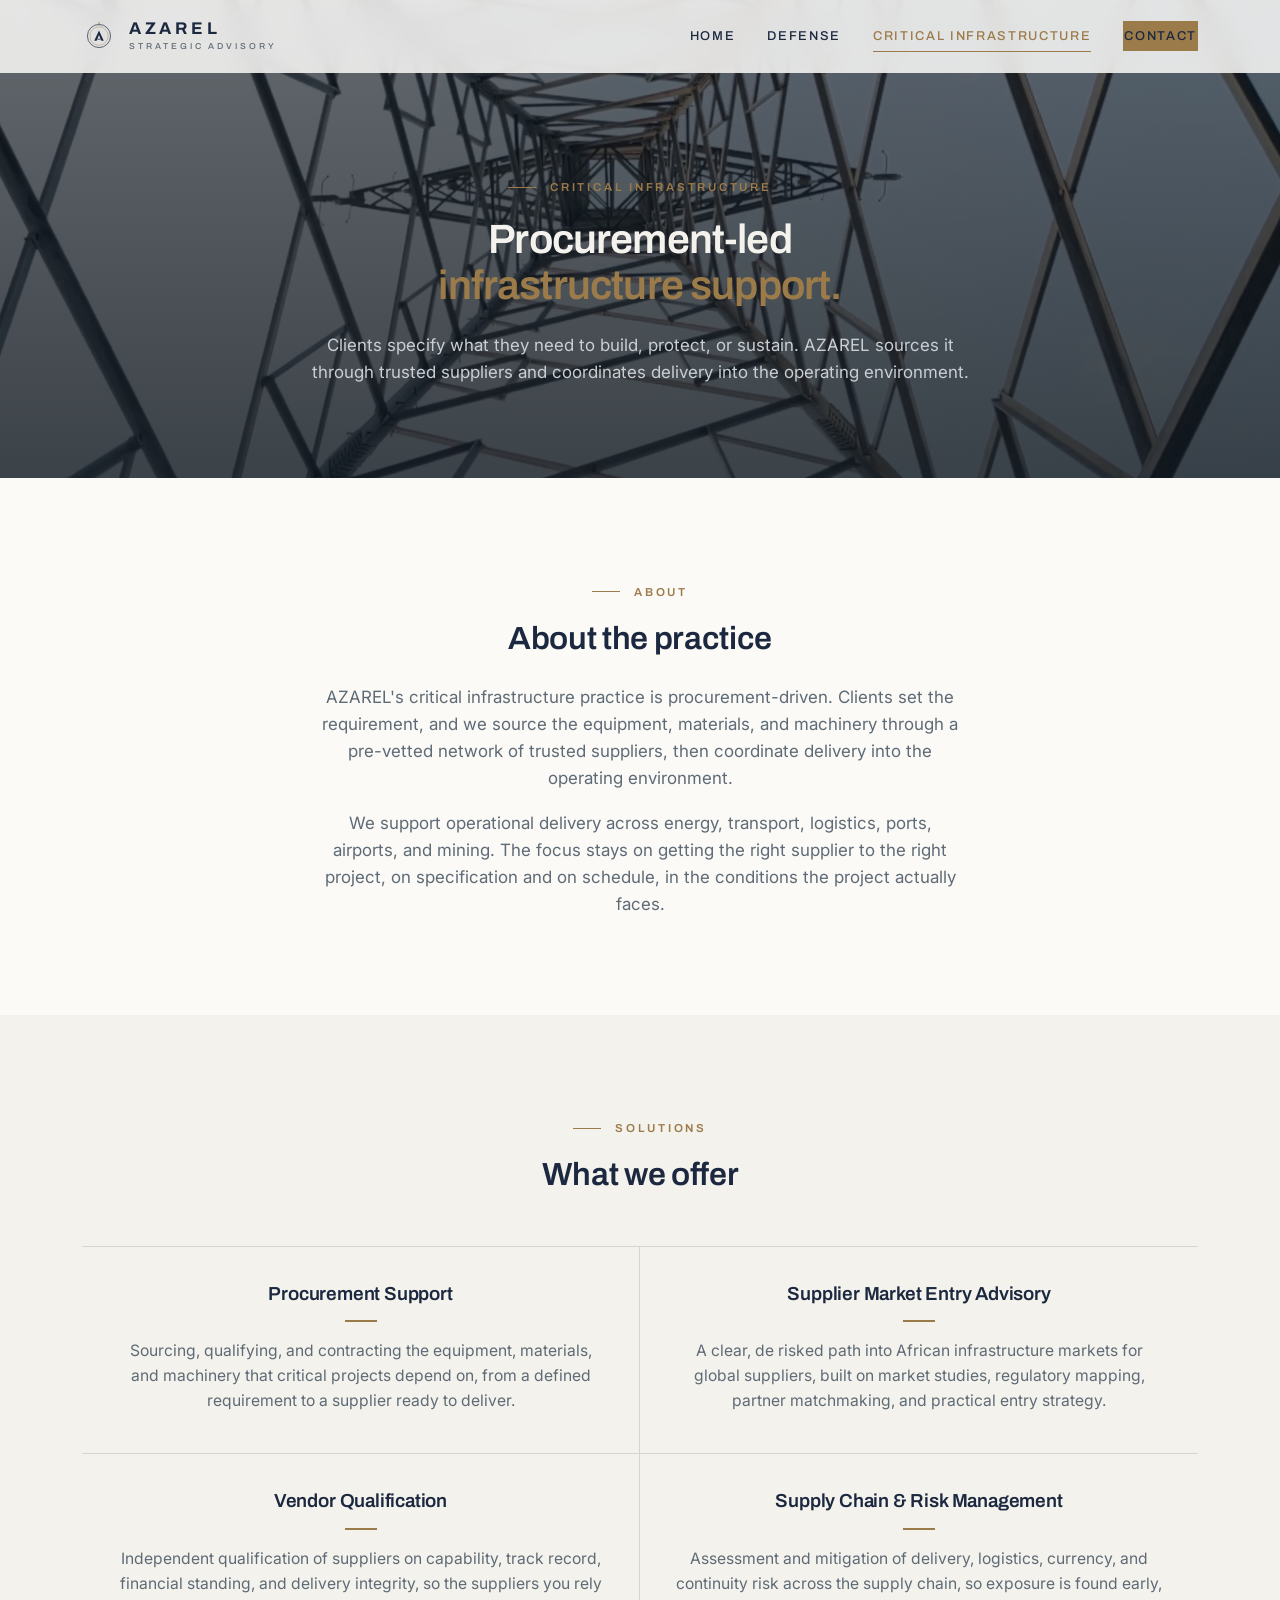
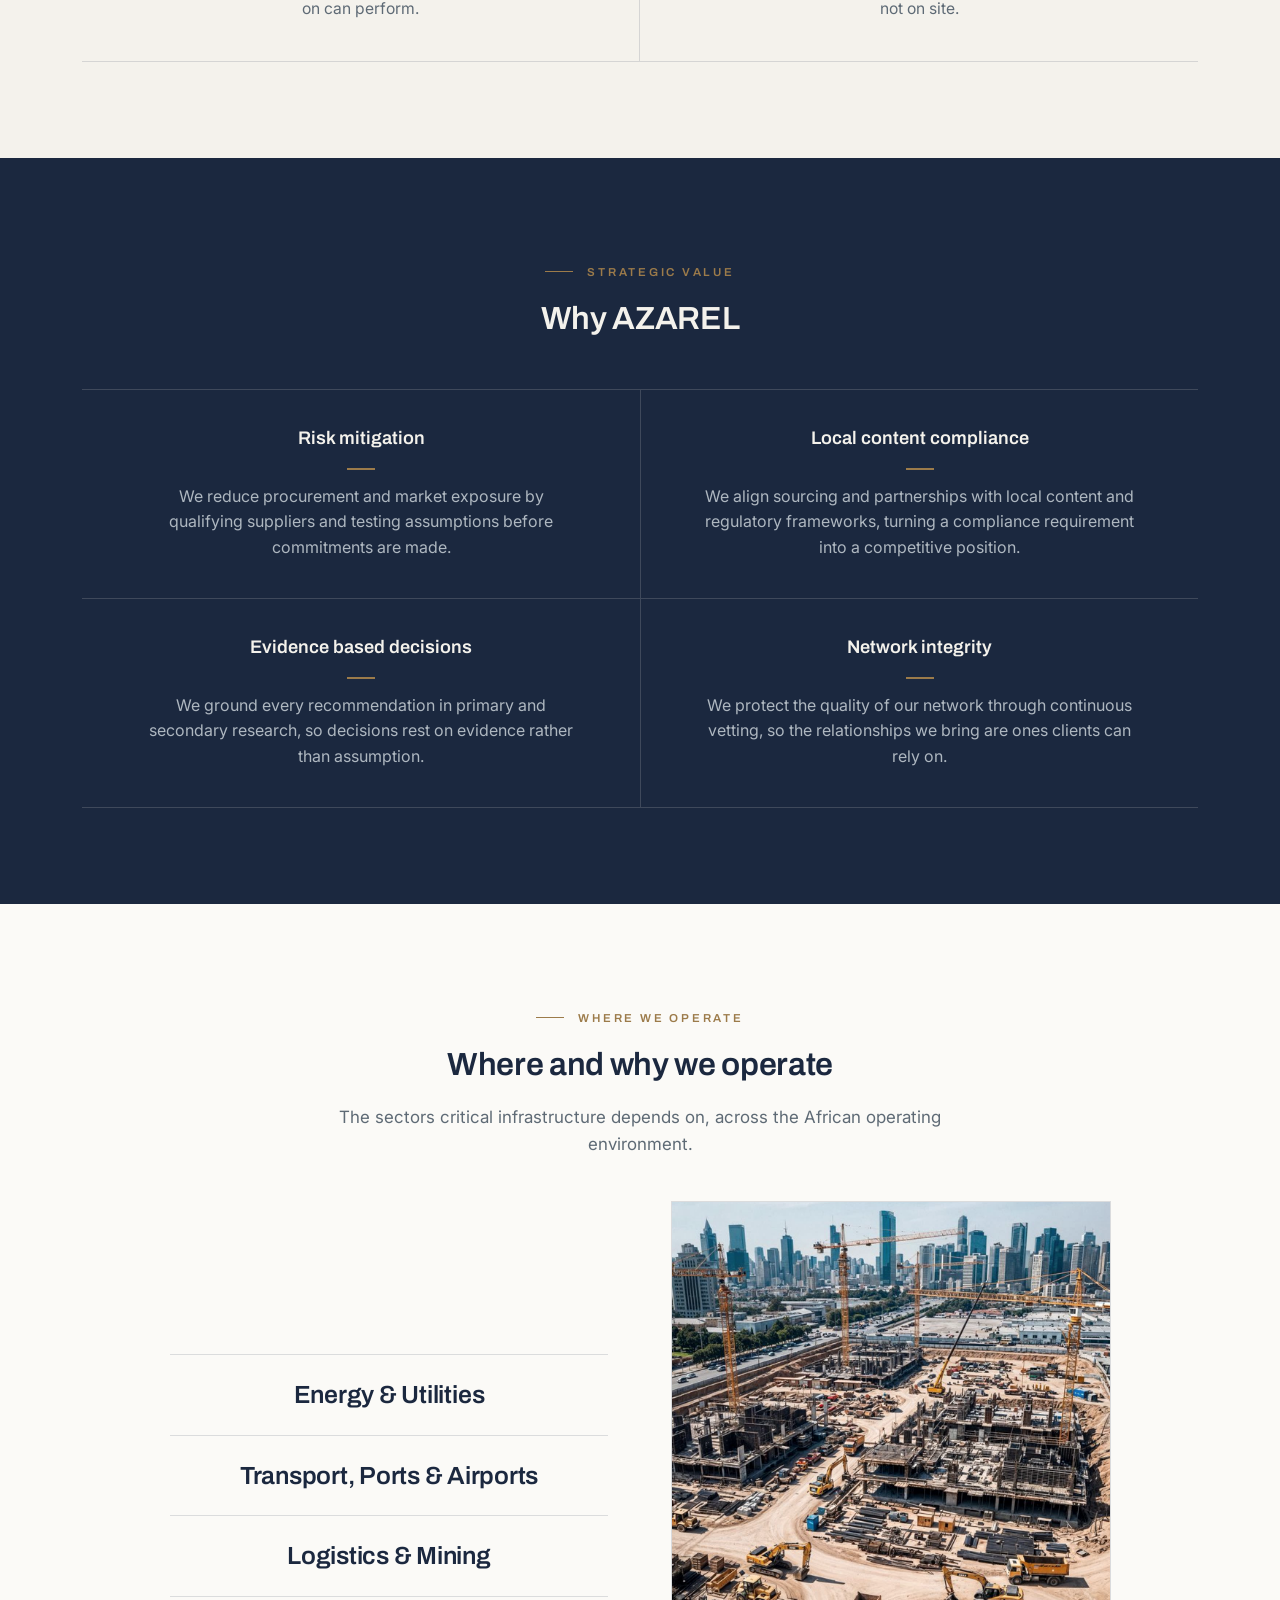
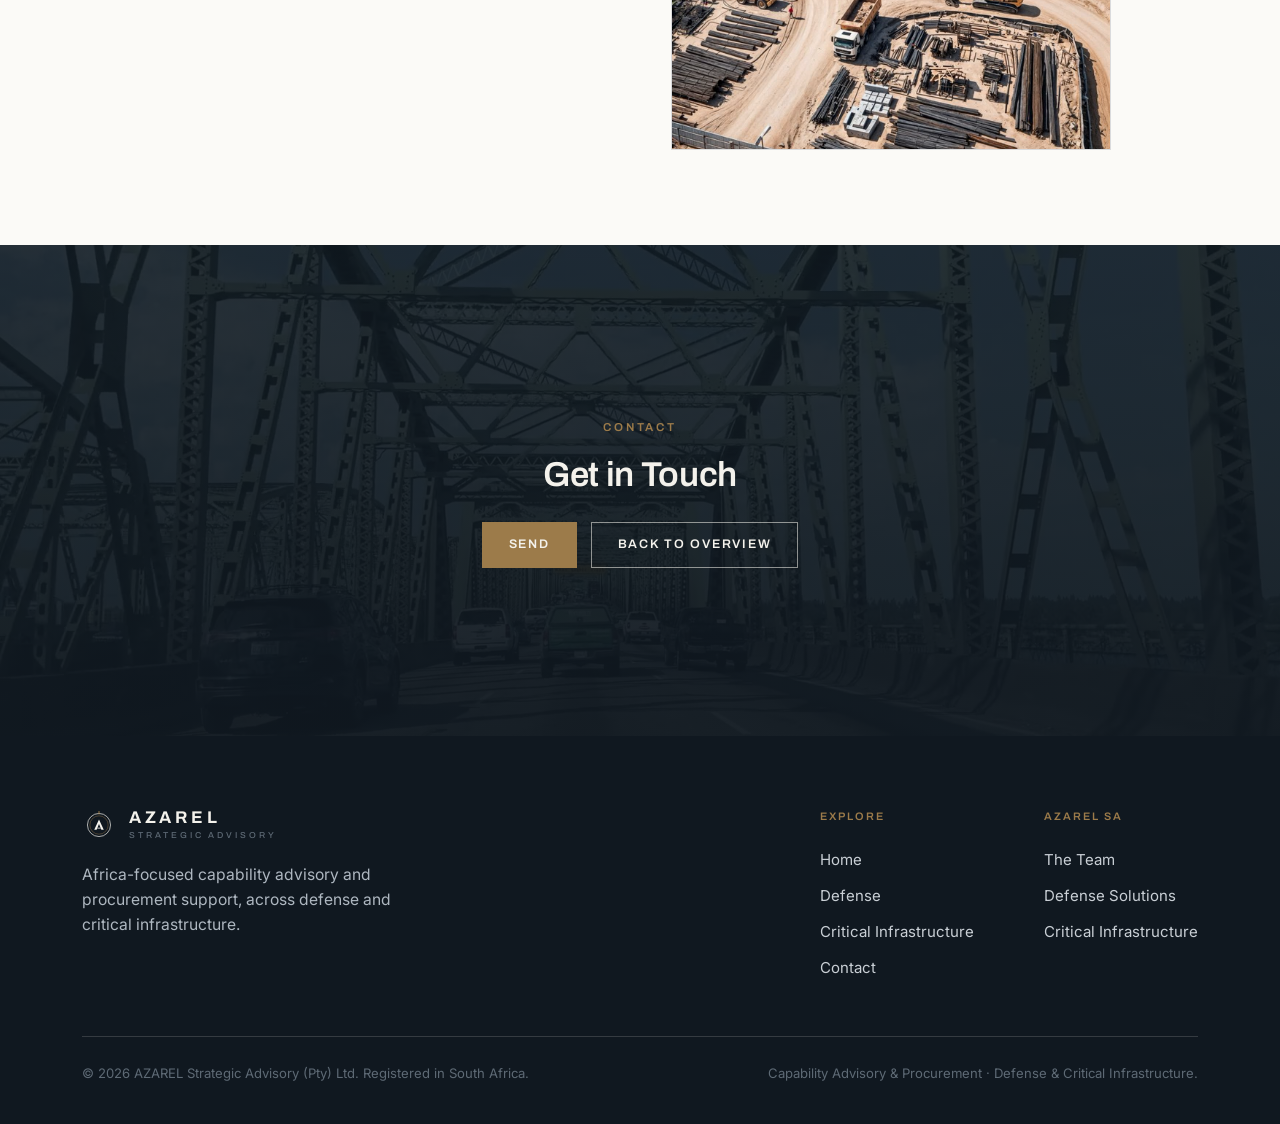
==== critical-infrastructure.html @ 2e62eb49 "first commit" ====
<!DOCTYPE html>
<html lang="en">
<head>
<meta charset="UTF-8">
<meta name="viewport" content="width=device-width, initial-scale=1.0">
<title>Critical Infrastructure | AZAREL Strategic Advisory</title>
<meta name="description" content="AZAREL's critical infrastructure practice: procurement-driven support across energy, transport, logistics, ports, airports, and mining. Clients specify what they need; AZAREL sources it through trusted suppliers.">
<link rel="icon" href="data:image/svg+xml,%3Csvg xmlns='http://www.w3.org/2000/svg' viewBox='0 0 100 100'%3E%3Crect width='100' height='100' fill='%23101820'/%3E%3Ccircle cx='50' cy='50' r='34' fill='none' stroke='%23F4F2EC' stroke-width='3'/%3E%3Cpath d='M50 34 L64 64 L57 64 L50 47 L43 64 L36 64 Z' fill='%239C7B4A'/%3E%3C/svg%3E">
<meta property="og:type" content="website">
<meta property="og:title" content="Critical Infrastructure | AZAREL Strategic Advisory">
<meta property="og:description" content="Procurement-driven support for critical infrastructure across Africa.">
<meta property="og:image" content="assets/images/a5.jpg">
<link rel="preconnect" href="https://fonts.googleapis.com">
<link rel="preconnect" href="https://fonts.gstatic.com" crossorigin>
<link href="https://fonts.googleapis.com/css2?family=Archivo:wght@400;500;600;700&family=Inter:wght@400;500;600&display=swap" rel="stylesheet">
<link rel="stylesheet" href="assets/css/site.css">
</head>
<body>

<header class="nav" id="nav">
  <div class="nav-inner">
    <a href="index.html" class="brand" aria-label="AZAREL Strategic Advisory home">
      <svg class="mark" viewBox="0 0 100 100" fill="none" xmlns="http://www.w3.org/2000/svg" aria-hidden="true">
        <circle cx="50" cy="50" r="34" stroke="#1B283F" stroke-width="2"/><circle cx="50" cy="50" r="27" stroke="#9C7B4A" stroke-width="1.2"/>
        <rect x="48.6" y="9" width="2.8" height="10" fill="#9C7B4A"/><path d="M50 34 L64 64 L57 64 L50 47 L43 64 L36 64 Z" fill="#1B283F"/><rect x="45" y="58" width="10" height="2.4" fill="#1B283F"/>
      </svg>
      <span class="lockup"><span class="name">AZAREL</span><span class="sub">STRATEGIC ADVISORY</span></span>
    </a>
    <button class="nav-toggle" id="navToggle" aria-label="Toggle menu" aria-expanded="false"><span></span><span></span><span></span></button>
    <nav class="nav-links" id="navLinks">
      <a href="index.html">Home</a>
      <a href="defense.html">Defense</a>
      <a href="critical-infrastructure.html">Critical Infrastructure</a>
      <a href="index.html#contact" class="btn">Contact</a>
    </nav>
  </div>
</header>

<main id="top">

<!-- PAGE HERO -->
<section class="page-hero">
  <!-- MEDIA: transmission-tower background video (assets/video/ci-tower.mp4, muted loop). -->
  <video class="bg" data-video autoplay muted loop playsinline preload="auto" poster="assets/images/ci-tower-poster.jpg">
    <source src="assets/video/ci-tower.mp4" type="video/mp4">
  </video>
  <div class="photo" style="background-image:url('assets/images/ci-tower-poster.jpg')"></div>
  <div class="page-hero-inner">
    <span class="eyebrow">Critical Infrastructure</span>
    <h1>Procurement-led <span class="brass">infrastructure support.</span></h1>
    <p>Clients specify what they need to build, protect, or sustain. AZAREL sources it through trusted suppliers and coordinates delivery into the operating environment.</p>
  </div>
</section>

<!-- ABOUT -->
<section class="about-overview" id="about">
  <div class="wrap">
    <div class="sec-head">
      <span class="eyebrow">About</span>
      <h2>About the practice</h2>
    </div>
    <div class="prose">
      <p>AZAREL's critical infrastructure practice is procurement-driven. Clients set the requirement, and we source the equipment, materials, and machinery through a pre-vetted network of trusted suppliers, then coordinate delivery into the operating environment.</p>
      <p>We support operational delivery across energy, transport, logistics, ports, airports, and mining. The focus stays on getting the right supplier to the right project, on specification and on schedule, in the conditions the project actually faces.</p>
    </div>
  </div>
</section>

<!-- SOLUTIONS -->
<section class="offer" id="solutions">
  <div class="wrap">
    <div class="sec-head">
      <span class="eyebrow">Solutions</span>
      <h2>What we offer</h2>
    </div>
    <div class="offer-grid">
      <div class="offer-item">
        <h3>Procurement Support</h3><div class="rule"></div>
        <p>Sourcing, qualifying, and contracting the equipment, materials, and machinery that critical projects depend on, from a defined requirement to a supplier ready to deliver.</p>
      </div>
      <div class="offer-item">
        <h3>Supplier Market Entry Advisory</h3><div class="rule"></div>
        <p>A clear, de risked path into African infrastructure markets for global suppliers, built on market studies, regulatory mapping, partner matchmaking, and practical entry strategy.</p>
      </div>
      <div class="offer-item">
        <h3>Vendor Qualification</h3><div class="rule"></div>
        <p>Independent qualification of suppliers on capability, track record, financial standing, and delivery integrity, so the suppliers you rely on can perform.</p>
      </div>
      <div class="offer-item">
        <h3>Supply Chain &amp; Risk Management</h3><div class="rule"></div>
        <p>Assessment and mitigation of delivery, logistics, currency, and continuity risk across the supply chain, so exposure is found early, not on site.</p>
      </div>
    </div>
  </div>
</section>

<!-- WHY AZAREL -->
<section class="why" id="why">
  <div class="wrap">
    <div class="sec-head on-dark">
      <span class="eyebrow">Strategic Value</span>
      <h2>Why AZAREL</h2>
    </div>
    <div class="values">
      <div class="v-item"><div class="vk">Risk mitigation</div><div class="rule"></div><p>We reduce procurement and market exposure by qualifying suppliers and testing assumptions before commitments are made.</p></div>
      <div class="v-item"><div class="vk">Local content compliance</div><div class="rule"></div><p>We align sourcing and partnerships with local content and regulatory frameworks, turning a compliance requirement into a competitive position.</p></div>
      <div class="v-item"><div class="vk">Evidence based decisions</div><div class="rule"></div><p>We ground every recommendation in primary and secondary research, so decisions rest on evidence rather than assumption.</p></div>
      <div class="v-item"><div class="vk">Network integrity</div><div class="rule"></div><p>We protect the quality of our network through continuous vetting, so the relationships we bring are ones clients can rely on.</p></div>
    </div>
  </div>
</section>

<!-- WHERE / WHY WE OPERATE -->
<section class="operate" id="operate">
  <div class="wrap">
    <div class="sec-head">
      <span class="eyebrow">Where We Operate</span>
      <h2>Where and why we operate</h2>
      <p>The sectors critical infrastructure depends on, across the African operating environment.</p>
    </div>
    <div class="operate-grid">
      <ul class="operate-list">
        <li>Energy &amp; Utilities</li>
        <li>Transport, Ports &amp; Airports</li>
        <li>Logistics &amp; Mining</li>
      </ul>
      <!-- MEDIA: operating-environment photo (assets/images/a5.jpg, portrait ~4:5). -->
      <div class="operate-figure">
        <img src="assets/images/a5.jpg" loading="lazy" alt="An active infrastructure construction site" width="1200" height="1690">
      </div>
    </div>
  </div>
</section>

<!-- CTA -->
<section class="getintouch">
  <!-- MEDIA: ambient background video (assets/video/ci-bottom.mp4, muted loop). -->
  <video class="bg" data-video autoplay muted loop playsinline preload="none" poster="assets/images/ci-bottom-poster.jpg">
    <source src="assets/video/ci-bottom.mp4" type="video/mp4">
  </video>
  <div class="getintouch-inner">
    <span class="eyebrow center">Contact</span>
    <h2>Get in Touch</h2>
    <div class="actions"><a href="index.html#contact" class="btn on-dark">Send</a><a href="index.html" class="btn ghost">Back to Overview</a></div>
  </div>
</section>

</main>

<footer>
  <div class="wrap">
    <div class="foot-top">
      <div class="foot-brand">
        <a href="index.html" class="brand">
          <svg class="mark" viewBox="0 0 100 100" fill="none" xmlns="http://www.w3.org/2000/svg" aria-hidden="true">
            <circle cx="50" cy="50" r="34" stroke="#F4F2EC" stroke-width="2"/><circle cx="50" cy="50" r="27" stroke="#9C7B4A" stroke-width="1.2"/>
            <rect x="48.6" y="9" width="2.8" height="10" fill="#9C7B4A"/><path d="M50 34 L64 64 L57 64 L50 47 L43 64 L36 64 Z" fill="#F4F2EC"/><rect x="45" y="58" width="10" height="2.4" fill="#F4F2EC"/>
          </svg>
          <span class="lockup"><span class="name">AZAREL</span><span class="sub">STRATEGIC ADVISORY</span></span>
        </a>
        <p>Africa-focused capability advisory and procurement support, across defense and critical infrastructure.</p>
      </div>
      <div class="foot-nav">
        <div class="foot-col"><h4>Explore</h4><a href="index.html">Home</a><a href="defense.html">Defense</a><a href="critical-infrastructure.html">Critical Infrastructure</a><a href="index.html#contact">Contact</a></div>
        <div class="foot-col"><h4>AZAREL SA</h4><a href="index.html#team">The Team</a><a href="defense.html">Defense Solutions</a><a href="critical-infrastructure.html">Critical Infrastructure</a></div>
      </div>
    </div>
    <div class="foot-bot">
      <p>© <span data-year></span> AZAREL Strategic Advisory (Pty) Ltd. Registered in South Africa.</p>
      <p>Capability Advisory &amp; Procurement · Defense &amp; Critical Infrastructure.</p>
    </div>
  </div>
</footer>

<script src="assets/js/site.js"></script>
</body>
</html>
---- assets/css/site.css ----
/* =============================================================================
   AZAREL SA — shared stylesheet (main + defense + critical-infrastructure)
   Brand: Navy #1B283F · Ink #101820 · Brass #9C7B4A · Steel #5E6A75 · Bone #F4F2EC
   ============================================================================ */
:root{
  --navy:#1B283F; --ink:#101820; --brass:#9C7B4A; --steel:#5E6A75;
  --bone:#F4F2EC; --white:#FBFAF7;
  --line:rgba(27,40,63,.14); --line-dark:rgba(244,242,236,.16);
  --display:'Archivo',system-ui,sans-serif; --body:'Inter',system-ui,sans-serif;
  --maxw:1180px; --ease:cubic-bezier(.22,.61,.36,1);
}
*{margin:0;padding:0;box-sizing:border-box}
html{scroll-behavior:smooth}
body{font-family:var(--body);color:var(--navy);background:var(--white);line-height:1.6;-webkit-font-smoothing:antialiased;text-rendering:optimizeLegibility}
::selection{background:var(--brass);color:var(--bone)}
img{display:block;max-width:100%;height:auto}
a{color:inherit}
section[id]{scroll-margin-top:84px}
.wrap{max-width:var(--maxw);margin:0 auto;padding:0 32px}
.eyebrow{font-family:var(--display);font-weight:600;font-size:.72rem;letter-spacing:.24em;text-transform:uppercase;color:var(--brass);display:inline-flex;align-items:center;gap:14px}
.eyebrow::before{content:"";width:28px;height:1px;background:var(--brass);display:inline-block}
.eyebrow.center::before{display:none}
h1,h2,h3{font-family:var(--display);font-weight:600;line-height:1.14;letter-spacing:-.01em;text-wrap:balance}
.btn{font-family:var(--display);font-weight:600;font-size:.78rem;letter-spacing:.14em;text-transform:uppercase;color:var(--bone);background:var(--brass);padding:12px 26px;text-decoration:none;border:1px solid var(--brass);transition:background .25s var(--ease),color .25s var(--ease);display:inline-block;cursor:pointer}
.btn:hover{background:transparent;color:var(--brass)}
.btn.ghost{background:transparent;color:var(--navy);border-color:var(--line)}
.btn.ghost:hover{border-color:var(--brass);color:var(--brass)}
.btn.on-dark{color:var(--bone)}
.btn.on-dark:hover{color:var(--brass)}
:focus-visible{outline:2px solid var(--brass);outline-offset:3px}

/* NAV */
header.nav{position:fixed;top:0;left:0;right:0;z-index:100;background:rgba(251,250,247,.86);backdrop-filter:saturate(160%) blur(12px);border-bottom:1px solid transparent;transition:border-color .4s var(--ease)}
header.nav.scrolled{border-bottom-color:var(--line)}
.nav-inner{max-width:var(--maxw);margin:0 auto;padding:0 32px;height:72px;display:flex;align-items:center;justify-content:space-between}
.brand{display:flex;align-items:center;gap:13px;text-decoration:none;color:var(--navy)}
.brand .mark{width:34px;height:34px;flex:none}
.brand .lockup{display:flex;flex-direction:column;line-height:1}
.brand .name{font-family:var(--display);font-weight:700;font-size:1.06rem;letter-spacing:.22em}
.brand .sub{font-family:var(--display);font-weight:500;font-size:.54rem;letter-spacing:.34em;color:var(--steel);margin-top:4px}
.nav-links{display:flex;align-items:center;gap:32px}
.nav-links a{font-family:var(--display);font-weight:500;font-size:.8rem;letter-spacing:.13em;text-transform:uppercase;color:var(--navy);text-decoration:none;position:relative;padding:4px 0;transition:color .25s var(--ease)}
.nav-links a:not(.btn)::after{content:"";position:absolute;left:0;bottom:-2px;width:0;height:1px;background:var(--brass);transition:width .3s var(--ease)}
.nav-links a:not(.btn):hover{color:var(--brass)}
.nav-links a:not(.btn):hover::after{width:100%}
.nav-links a[aria-current="page"]:not(.btn){color:var(--brass)}
.nav-links a[aria-current="page"]:not(.btn)::after{width:100%}
.nav-toggle{display:none;background:none;border:none;cursor:pointer;padding:8px;flex-direction:column;gap:5px}
.nav-toggle span{width:24px;height:2px;background:var(--navy);transition:.3s var(--ease)}

/* HERO (main page) */
.hero{position:relative;background:var(--ink);color:var(--bone);padding:180px 0 118px;overflow:hidden}
.hero .photo{position:absolute;inset:0;background-position:center;background-size:cover;opacity:.2;filter:grayscale(.3) contrast(1.05);pointer-events:none}
.hero-video{position:absolute;inset:0;width:100%;height:100%;object-fit:cover;opacity:.58;filter:grayscale(.12) contrast(1.05);pointer-events:none;z-index:0}
.hero::after{content:"";position:absolute;inset:0;background:linear-gradient(180deg,rgba(16,24,32,.42),rgba(16,24,32,.68));pointer-events:none;z-index:1}
.hero .glow{position:absolute;width:680px;height:680px;left:50%;top:-220px;transform:translateX(-50%);background:radial-gradient(circle,rgba(156,123,74,.16),transparent 68%);pointer-events:none;z-index:1}
.hero-inner{position:relative;z-index:2;max-width:var(--maxw);margin:0 auto;padding:0 32px;text-align:center}
.hero .eyebrow{color:var(--brass)}
.hero h1{font-size:clamp(1.5rem,3vw,2.5rem);font-weight:600;letter-spacing:-.02em;margin:24px auto 0;max-width:none;white-space:nowrap}
.hero h1 .brass{color:var(--brass)}
.hero .support{font-size:1.05rem;color:#C9CFD5;margin:22px auto 0;max-width:60ch}
.hero .actions{margin-top:38px;display:flex;gap:16px;flex-wrap:wrap;align-items:center;justify-content:center}
.hero .btn.ghost{color:var(--bone);border-color:var(--line-dark)}
.hero .btn.ghost:hover{border-color:var(--brass);color:var(--brass)}

/* PAGE HERO (solution pages) */
.page-hero{position:relative;background:var(--ink);color:var(--bone);padding:170px 0 92px;overflow:hidden;text-align:center}
.page-hero .photo{position:absolute;inset:0;background-position:center;background-size:cover;opacity:.22;filter:grayscale(.32) contrast(1.05);pointer-events:none}
.page-hero .bg{position:absolute;inset:0;width:100%;height:100%;object-fit:cover;opacity:.55;filter:grayscale(.12) contrast(1.05);pointer-events:none;z-index:0}
.page-hero::after{content:"";position:absolute;inset:0;background:linear-gradient(180deg,rgba(16,24,32,.46),rgba(16,24,32,.72));pointer-events:none;z-index:1}
.page-hero-inner{position:relative;z-index:2;max-width:var(--maxw);margin:0 auto;padding:0 32px}
.page-hero .eyebrow{color:var(--brass)}
.page-hero h1{font-size:clamp(1.7rem,3.2vw,2.6rem);font-weight:600;letter-spacing:-.02em;margin:20px auto 0;max-width:22ch}
.page-hero h1 .brass{color:var(--brass)}
.page-hero p{max-width:60ch;margin:22px auto 0;font-size:1.06rem;color:#C9CFD5}

/* SECTION SCAFFOLD (centered) */
section{padding:96px 0}
.sec-head{max-width:760px;margin-left:auto;margin-right:auto;text-align:center}
.sec-head h2{font-size:clamp(1.5rem,2.5vw,2.1rem);margin-top:20px;color:var(--navy)}
.sec-head.on-dark h2{color:var(--bone)}
.sec-head p{margin:20px auto 0;font-size:1.06rem;color:var(--steel);max-width:62ch}

/* PROSE (overview / about) */
.about-overview{background:var(--white)}
.prose{max-width:64ch;margin:26px auto 0;text-align:center}
.prose p{color:var(--steel);font-size:1.06rem}
.prose p+p{margin-top:18px}
.prose strong{color:var(--navy);font-weight:600}

/* SOLUTIONS BUTTONS (main page) */
.solutions{background:var(--bone)}
.sol-grid{display:grid;grid-template-columns:1fr 1fr;gap:24px;margin:52px auto 0;max-width:940px}
.sol-card{display:flex;flex-direction:column;min-height:230px;padding:42px 38px;background:var(--navy);color:var(--bone);text-decoration:none;border:1px solid var(--navy);transition:background .3s var(--ease),transform .3s var(--ease);text-align:left}
.sol-card:hover{background:var(--ink);transform:translateY(-3px)}
.sol-card .sc-k{font-family:var(--display);font-weight:600;font-size:.7rem;letter-spacing:.2em;text-transform:uppercase;color:var(--brass)}
.sol-card h3{font-size:clamp(1.4rem,2.4vw,1.85rem);color:var(--bone);margin-top:14px}
.sol-card p{color:#AEB7C0;font-size:.98rem;margin-top:12px;flex:1}
.sol-card .sc-go{margin-top:24px;font-family:var(--display);font-weight:600;font-size:.76rem;letter-spacing:.14em;text-transform:uppercase;color:var(--brass)}

/* OFFER / SOLUTION BLOCKS grid */
.offer{background:var(--bone)}
.offer.on-white{background:var(--white)}
.offer-grid{display:grid;grid-template-columns:repeat(2,1fr);gap:0;margin-top:52px;border-top:1px solid var(--line)}
.offer-grid.three{grid-template-columns:repeat(3,1fr)}
.offer-item{padding:36px 34px 40px;border-bottom:1px solid var(--line);border-right:1px solid var(--line);background:inherit;transition:background .3s var(--ease);text-align:center}
.offer-grid:not(.three) .offer-item:nth-child(2n){border-right:none}
.offer-grid.three .offer-item:nth-child(3n){border-right:none}
.offer-item:hover{background:var(--white)}
.offer-item h3{font-size:1.18rem;color:var(--navy)}
.offer-item .rule{width:32px;height:2px;background:var(--brass);margin:16px auto}
.offer-item p{color:var(--steel);font-size:.98rem}

/* WHY / VALUES (centered) */
.why{background:var(--navy);color:var(--bone)}
.values{display:grid;grid-template-columns:repeat(2,1fr);gap:0;margin-top:52px;border-top:1px solid var(--line-dark)}
.v-item{padding:34px 40px 38px;border-bottom:1px solid var(--line-dark);text-align:center}
.v-item:nth-child(even){border-left:1px solid var(--line-dark)}
.vk{font-family:var(--display);font-weight:600;font-size:1.14rem;color:var(--bone)}
.v-item .rule{width:28px;height:2px;background:var(--brass);margin:14px auto}
.v-item p{color:#AEB7C0;font-size:1rem;max-width:44ch;margin:14px auto 0}

/* WHERE / WHY WE OPERATE */
.operate{background:var(--white)}
.operate-grid{display:grid;grid-template-columns:1fr 1fr;gap:64px;margin:44px auto 0;max-width:940px;align-items:center}
.operate-list{list-style:none;border-top:1px solid var(--line);text-align:center}
.operate-list li{font-family:var(--display);font-weight:600;font-size:clamp(1.2rem,2.2vw,1.55rem);color:var(--navy);letter-spacing:-.01em;padding:20px 0;border-bottom:1px solid var(--line)}
.operate-figure{position:relative;width:100%;aspect-ratio:4/5;overflow:hidden;background:linear-gradient(160deg,var(--navy),var(--ink));box-shadow:inset 0 0 0 1px rgba(156,123,74,.18),0 0 0 1px var(--line)}
.operate-figure img{position:absolute;inset:0;width:100%;height:100%;object-fit:cover;filter:grayscale(.2) contrast(1.04)}
.operate-copy{text-align:center}
.operate-copy p{color:var(--steel);font-size:1.05rem;max-width:60ch;margin:0 auto}
.operate-copy p+p{margin-top:16px}

/* IMAGE BAND */
.band{position:relative;min-height:420px;display:flex;align-items:flex-end;background:var(--ink);overflow:hidden}
.band .bg{position:absolute;inset:0;width:100%;height:100%;object-fit:cover;filter:grayscale(.3) contrast(1.05);opacity:.5}
.band::after{content:"";position:absolute;inset:0;background:linear-gradient(180deg,rgba(16,24,32,.5) 0%,rgba(16,24,32,.25) 42%,rgba(16,24,32,.92) 100%)}
.band-inner{position:relative;z-index:2;max-width:var(--maxw);margin:0 auto;padding:52px 32px;width:100%;text-align:center}
.band-inner .eyebrow{color:var(--brass)}
.band-inner h2{font-family:var(--display);font-weight:600;font-size:clamp(1.4rem,2.4vw,1.95rem);color:var(--bone);margin:16px auto 0;max-width:26ch;letter-spacing:-.01em}
.band-inner p{color:#C9CFD5;margin:14px auto 0;max-width:56ch;font-size:1.04rem}

/* TEAM (main page only) */
.about{background:var(--bone);text-align:center}
.about-media-grid{display:grid;grid-template-columns:.9fr 1.1fr;gap:72px;margin:10px auto 0;max-width:980px;align-items:center}
.about-figure{position:relative;width:100%;aspect-ratio:4/5;object-fit:cover;object-position:center;background:linear-gradient(160deg,var(--navy),var(--ink));filter:grayscale(.18) contrast(1.04);box-shadow:inset 0 0 0 1px rgba(156,123,74,.12),0 0 0 1px var(--line)}
.about-copy h2{font-size:clamp(1.5rem,2.5vw,2.05rem);color:var(--navy);margin:20px auto 0;max-width:22ch}
.about-copy p{color:var(--steel);font-size:1.04rem;margin:18px auto 0;max-width:60ch}

/* GET IN TOUCH / CTA */
.getintouch{position:relative;min-height:360px;display:flex;align-items:center;justify-content:center;text-align:center;background:var(--ink);overflow:hidden}
.getintouch .bg{position:absolute;inset:0;width:100%;height:100%;object-fit:cover;filter:grayscale(.32) contrast(1.05);opacity:.4}
.getintouch .bg.plane{object-position:center 14%;opacity:.5}
.getintouch::after{content:"";position:absolute;inset:0;background:linear-gradient(180deg,rgba(16,24,32,.72),rgba(16,24,32,.88))}
.getintouch-inner{position:relative;z-index:2;max-width:var(--maxw);padding:72px 32px}
.getintouch .eyebrow{color:var(--brass)}
.getintouch h2{font-size:clamp(1.6rem,2.7vw,2.2rem);color:var(--bone);margin:16px auto 0;max-width:22ch}
.getintouch p{color:#C9CFD5;margin:16px auto 0;max-width:52ch;font-size:1.05rem}
.getintouch .actions{margin-top:28px;display:flex;justify-content:center;gap:14px;flex-wrap:wrap}
.getintouch .btn.ghost{color:var(--bone);border-color:rgba(244,242,236,.55)}
.getintouch .btn.ghost:hover{border-color:var(--brass);color:var(--brass)}

/* CONTACT */
.contact{background:var(--bone)}
.contact-grid{display:grid;grid-template-columns:.9fr 1.1fr;gap:80px;margin-top:8px;align-items:start}
.contact-lead h2{font-size:clamp(1.5rem,2.5vw,2.1rem);margin-top:20px;color:var(--navy)}
.contact-lead p{margin-top:20px;color:var(--steel);font-size:1.06rem;max-width:42ch}
.contact-detail{margin-top:32px;border-top:1px solid var(--line);padding-top:20px}
.contact-detail .row{display:flex;flex-direction:column;gap:4px;padding:12px 0}
.contact-detail .k{font-family:var(--display);font-weight:600;font-size:.68rem;letter-spacing:.18em;text-transform:uppercase;color:var(--brass)}
.contact-detail .v{color:var(--navy);font-size:1rem}
form{display:grid;gap:22px}
.field-row{display:grid;grid-template-columns:1fr 1fr;gap:22px}
.fld{display:flex;flex-direction:column;gap:9px}
.fld label{font-family:var(--display);font-weight:600;font-size:.68rem;letter-spacing:.16em;text-transform:uppercase;color:var(--steel)}
.fld input,.fld textarea,.fld select{font-family:var(--body);font-size:.98rem;color:var(--navy);background:var(--white);border:1px solid var(--line);padding:14px 16px;outline:none;transition:border-color .25s var(--ease);width:100%}
.fld input:focus,.fld textarea:focus,.fld select:focus{border-color:var(--brass)}
.fld textarea{resize:vertical;min-height:120px}
.form-note{font-size:.86rem;color:var(--steel)}
.form-status{font-family:var(--display);font-size:.9rem;font-weight:500;color:var(--navy);display:none}
.form-status.show{display:block}
form .btn{justify-self:start;border:none}

/* FOOTER */
footer{background:var(--ink);color:var(--bone);padding:72px 0 40px}
.foot-top{display:flex;justify-content:space-between;gap:48px;flex-wrap:wrap;padding-bottom:50px;border-bottom:1px solid var(--line-dark)}
.foot-brand{max-width:34ch}
.foot-brand .brand{margin-bottom:20px}
.foot-brand .brand .name{color:var(--bone)}
.foot-brand p{color:#AEB7C0;font-size:.98rem}
.foot-nav{display:flex;gap:70px}
.foot-col h4{font-family:var(--display);font-weight:600;font-size:.68rem;letter-spacing:.18em;text-transform:uppercase;color:var(--brass);margin-bottom:16px}
.foot-col a{display:block;color:#C9CFD5;text-decoration:none;font-size:.94rem;padding:6px 0;transition:color .25s var(--ease)}
.foot-col a:hover{color:var(--brass)}
.foot-bot{display:flex;justify-content:space-between;gap:24px;flex-wrap:wrap;padding-top:26px}
.foot-bot p{color:var(--steel);font-size:.82rem}

@media(max-width:900px){
  .nav-links{position:fixed;top:72px;left:0;right:0;background:var(--white);border-bottom:1px solid var(--line);flex-direction:column;align-items:flex-start;gap:0;padding:12px 32px 26px;transform:translateY(-140%);transition:transform .4s var(--ease)}
  .nav-links.open{transform:none}
  .nav-links a{width:100%;padding:14px 0;font-size:.94rem}
  .nav-links a:not(.btn){border-bottom:1px solid var(--line)}
  .nav-links .btn{margin-top:14px;text-align:center}
  .nav-toggle{display:flex}
  .sol-grid{grid-template-columns:1fr}
  .offer-grid,.offer-grid.three{grid-template-columns:1fr}
  .offer-item{border-right:none}
  .values{grid-template-columns:1fr}
  .v-item:nth-child(even){border-left:none}
  .operate-grid{grid-template-columns:1fr;gap:36px}
  .about-media-grid{grid-template-columns:1fr;gap:36px}
  .contact-grid{grid-template-columns:1fr;gap:40px}
  .field-row{grid-template-columns:1fr}
}
@media(max-width:560px){
  .wrap,.nav-inner,.hero-inner,.page-hero-inner{padding-left:22px;padding-right:22px}
  section{padding:70px 0}
  .hero{padding:146px 0 80px}
  .hero h1{white-space:normal;max-width:22ch}
  .page-hero{padding:138px 0 70px}
  .brand .sub{display:none}
}
@media(prefers-reduced-motion:reduce){
  html{scroll-behavior:auto}
  .hero-video,.band .bg[data-video],.getintouch .bg[data-video],.page-hero .bg[data-video]{display:none}
}
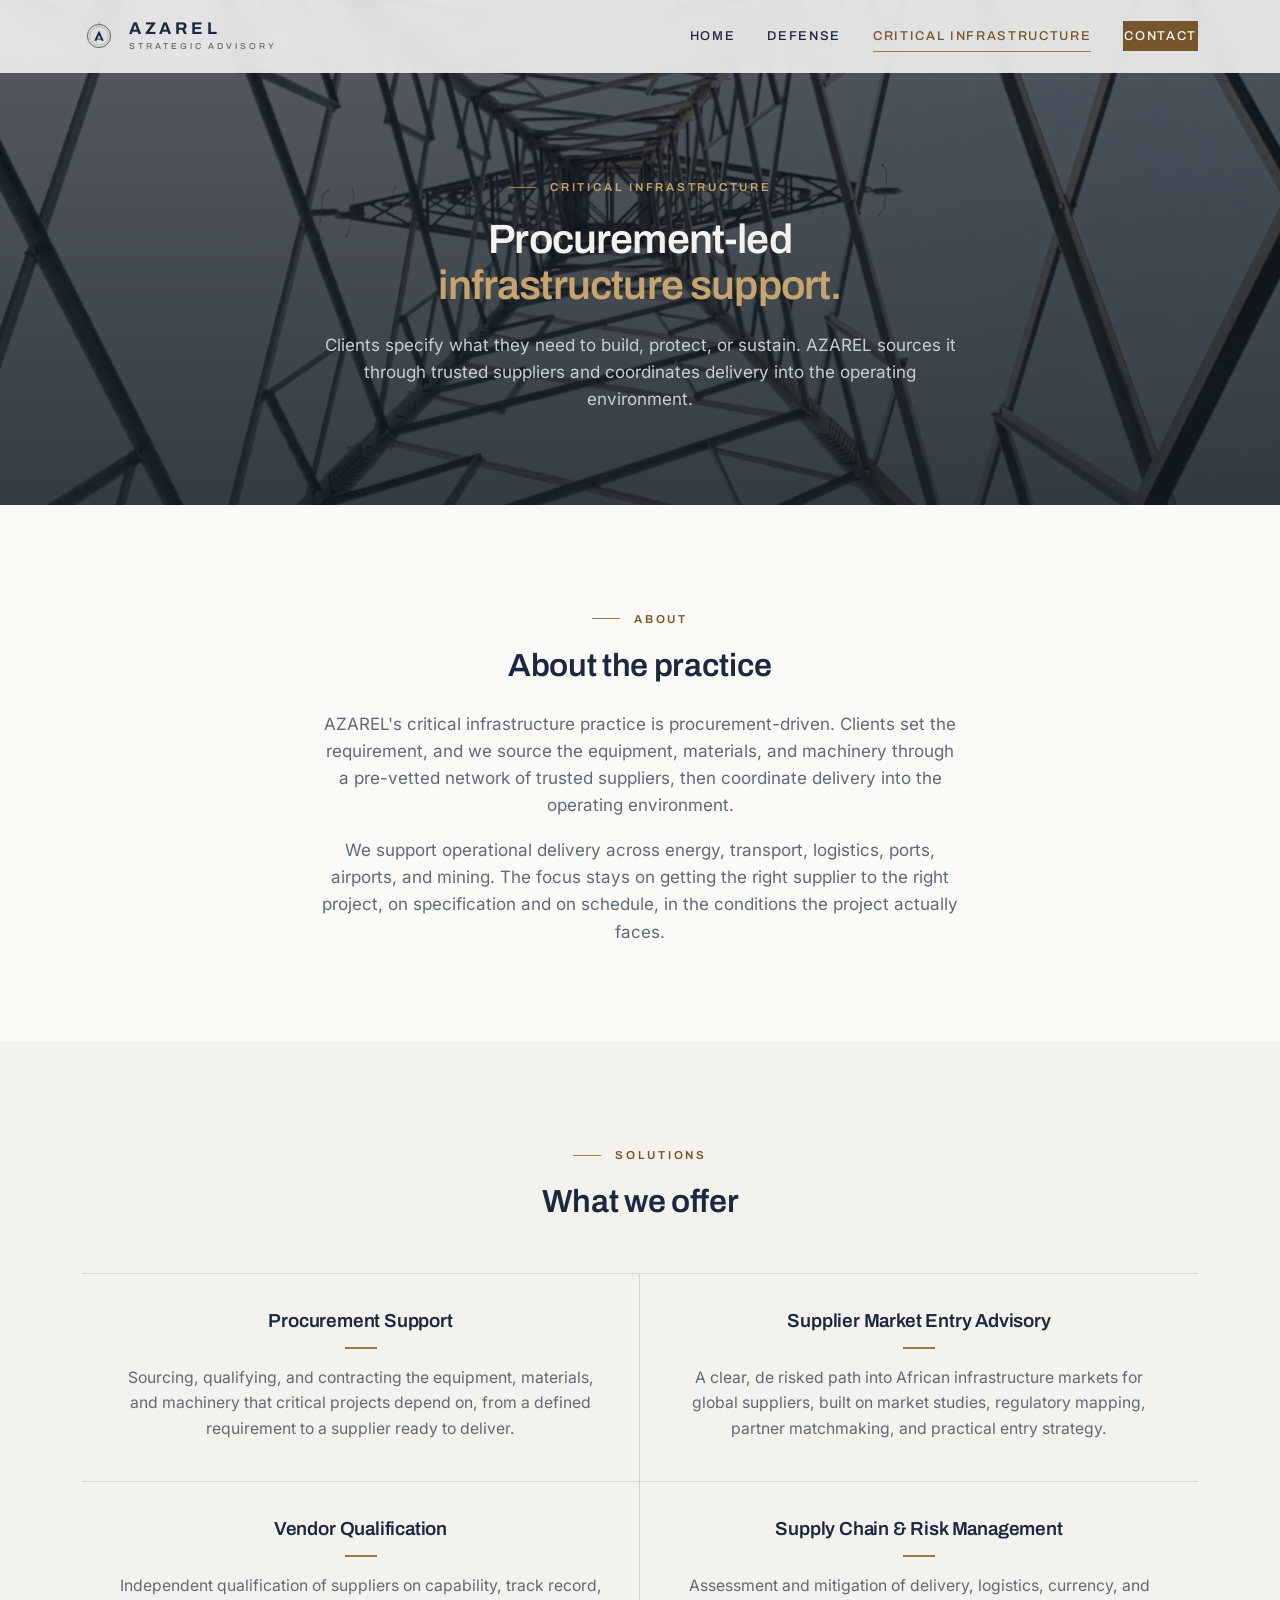
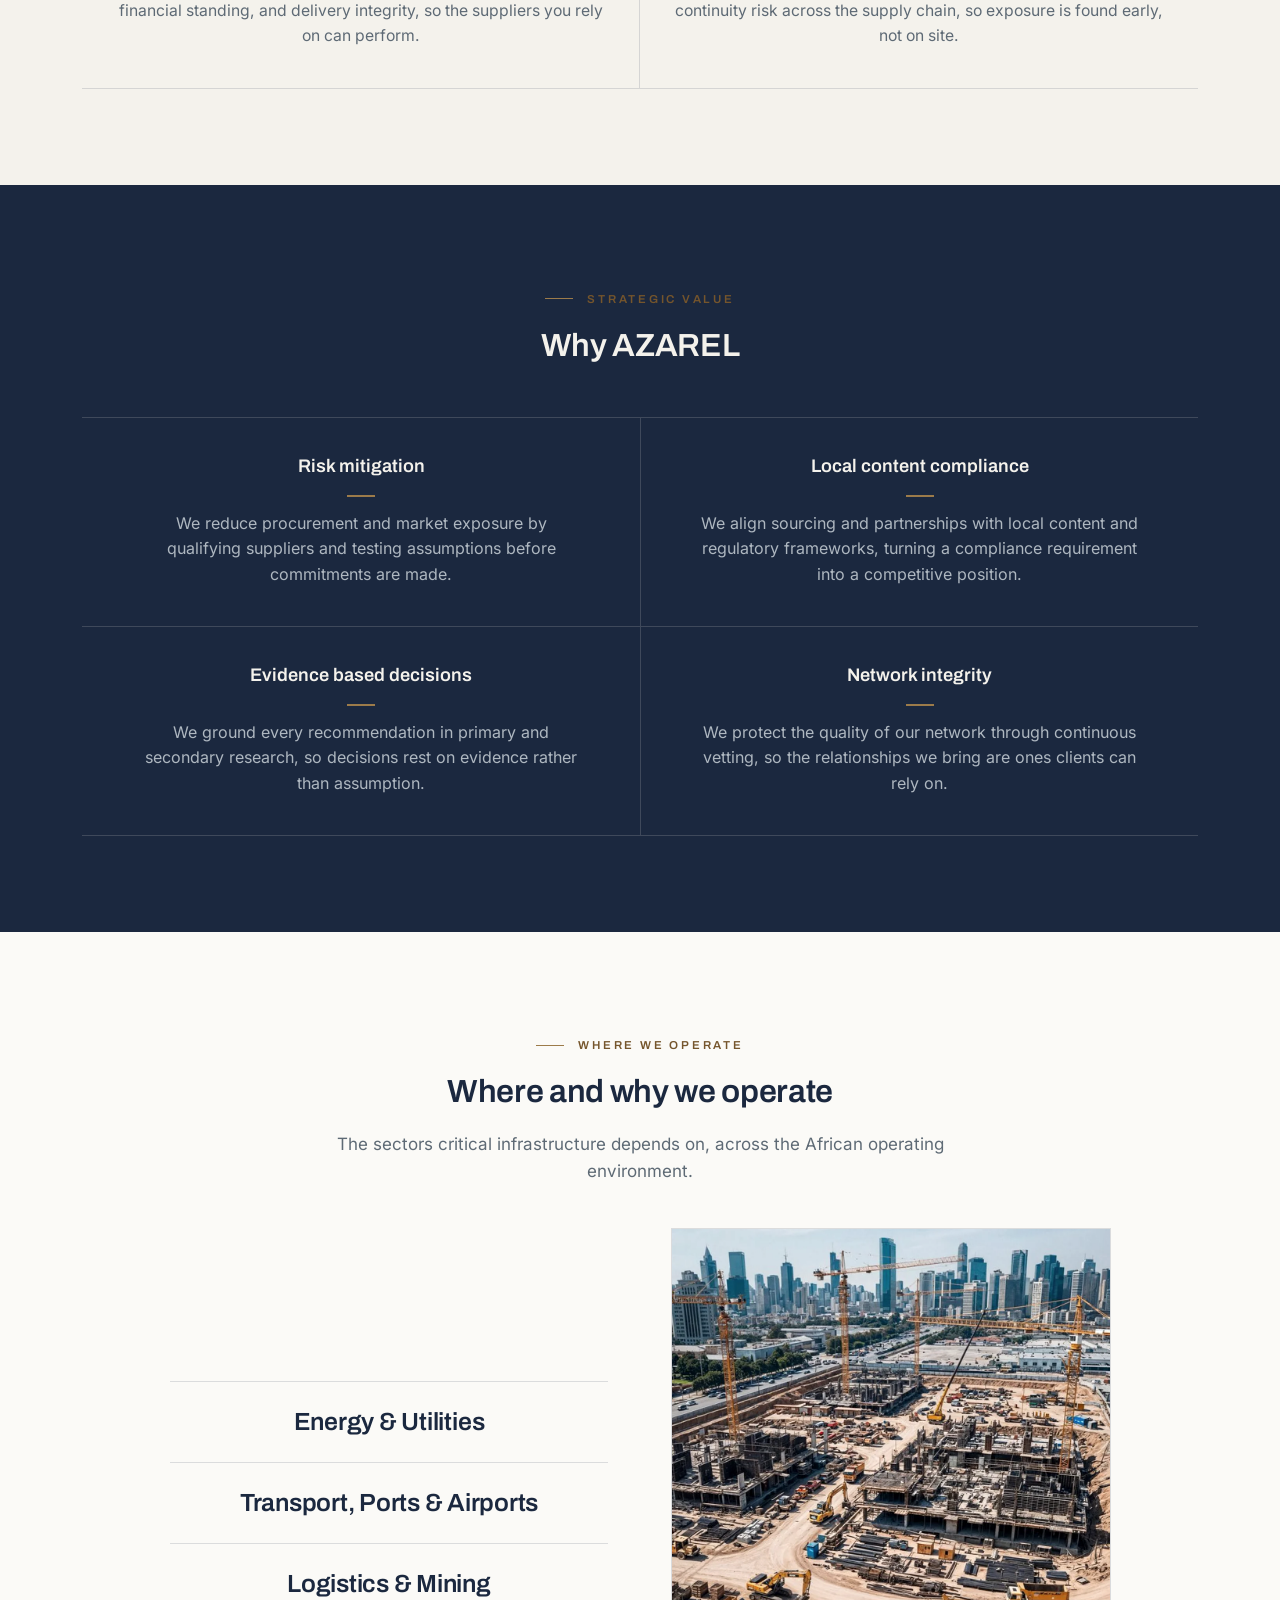
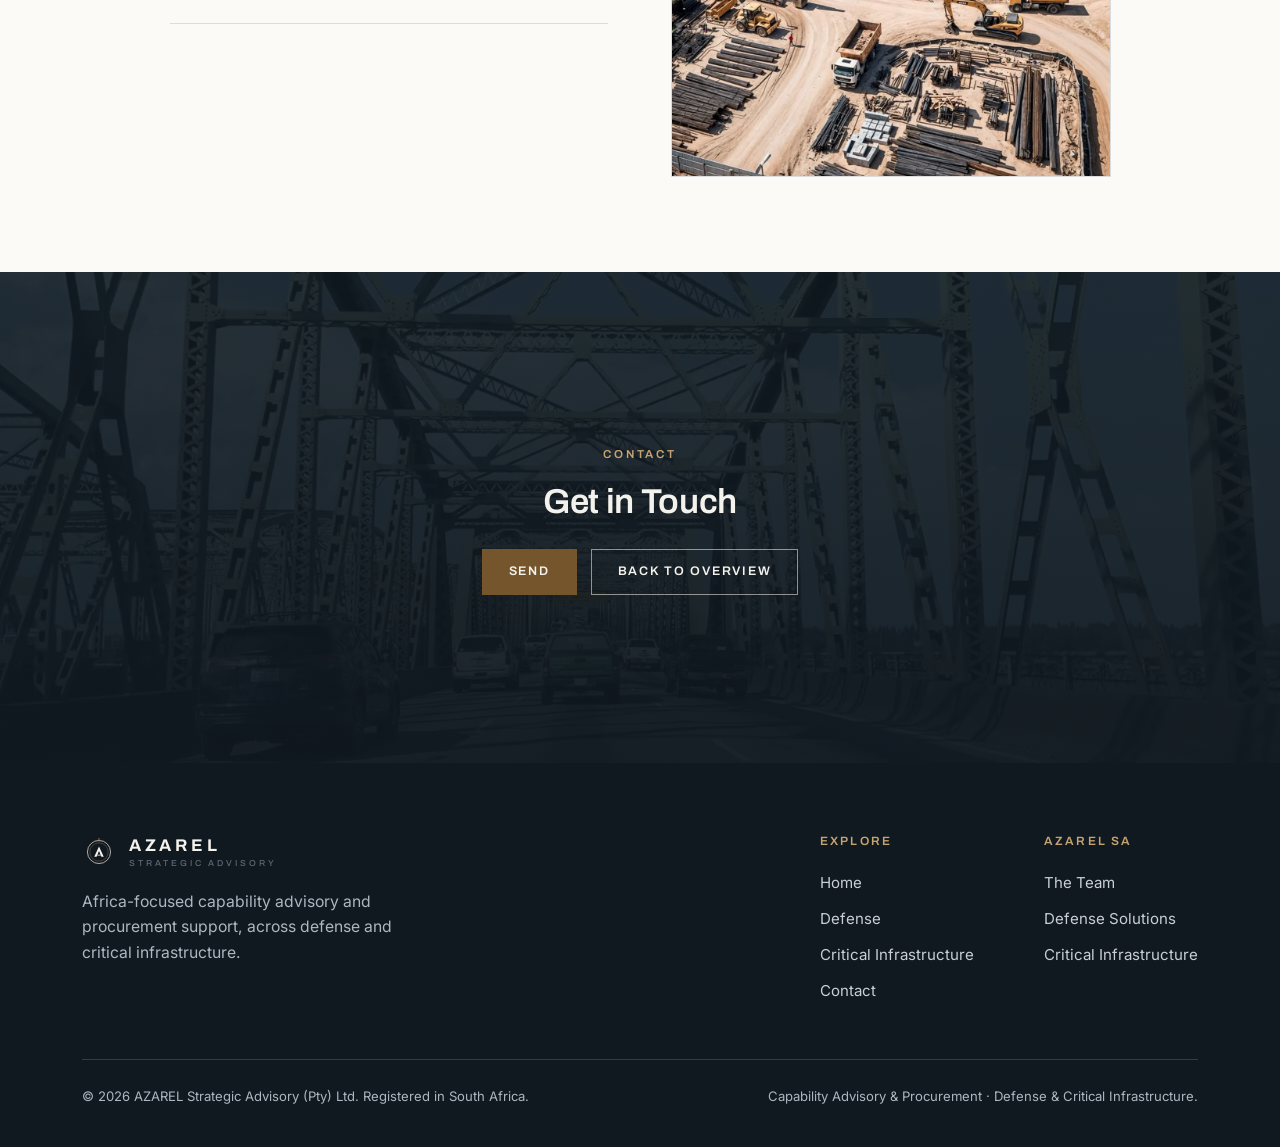
==== commit 3abb9937: "Improve technical SEO, mobile media loading, and accessibility" ====
--- a/critical-infrastructure.html
+++ b/critical-infrastructure.html
@@ -3,35 +3,43 @@
 <head>
 <meta charset="UTF-8">
 <meta name="viewport" content="width=device-width, initial-scale=1.0">
-<title>Critical Infrastructure | AZAREL Strategic Advisory</title>
-<meta name="description" content="AZAREL's critical infrastructure practice: procurement-driven support across energy, transport, logistics, ports, airports, and mining. Clients specify what they need; AZAREL sources it through trusted suppliers.">
+<title>Critical Infrastructure Procurement in Africa | AZAREL</title>
+<meta name="description" content="Procurement support for critical infrastructure across Africa, including supplier qualification, market entry advice and supply chain risk management.">
 <link rel="icon" href="data:image/svg+xml,%3Csvg xmlns='http://www.w3.org/2000/svg' viewBox='0 0 100 100'%3E%3Crect width='100' height='100' fill='%23101820'/%3E%3Ccircle cx='50' cy='50' r='34' fill='none' stroke='%23F4F2EC' stroke-width='3'/%3E%3Cpath d='M50 34 L64 64 L57 64 L50 47 L43 64 L36 64 Z' fill='%239C7B4A'/%3E%3C/svg%3E">
+<meta property="og:site_name" content="AZAREL Strategic Advisory">
 <meta property="og:type" content="website">
-<meta property="og:title" content="Critical Infrastructure | AZAREL Strategic Advisory">
-<meta property="og:description" content="Procurement-driven support for critical infrastructure across Africa.">
-<meta property="og:image" content="assets/images/a5.jpg">
-<link rel="preconnect" href="https://fonts.googleapis.com">
-<link rel="preconnect" href="https://fonts.gstatic.com" crossorigin>
-<link href="https://fonts.googleapis.com/css2?family=Archivo:wght@400;500;600;700&family=Inter:wght@400;500;600&display=swap" rel="stylesheet">
-<link rel="stylesheet" href="assets/css/site.css">
+<meta property="og:title" content="Critical Infrastructure Procurement in Africa | AZAREL">
+<meta property="og:description" content="Procurement support for critical infrastructure across Africa, including supplier qualification, market entry advice and supply chain risk management.">
+<meta property="og:image" content="https://azarelsa.com/assets/images/a5.jpg">
+<meta name="twitter:card" content="summary_large_image">
+<meta name="twitter:image" content="https://azarelsa.com/assets/images/ci-tower-poster.jpg">
+<link rel="canonical" href="https://azarelsa.com/critical-infrastructure.html">
+<meta property="og:url" content="https://azarelsa.com/critical-infrastructure.html">
+<meta property="og:image:alt" content="Critical Infrastructure Procurement in Africa | AZAREL">
+<meta name="twitter:title" content="Critical Infrastructure Procurement in Africa | AZAREL">
+<meta name="twitter:description" content="Procurement support for critical infrastructure across Africa, including supplier qualification, market entry advice and supply chain risk management.">
+<link rel="preload" as="image" href="assets/images/ci-tower-poster.webp" imagesrcset="assets/images/ci-tower-poster-900.webp 900w, assets/images/ci-tower-poster.webp 1600w" imagesizes="100vw" fetchpriority="high">
+<link rel="preload" as="font" href="assets/fonts/archivo-latin-v1.woff2" type="font/woff2" crossorigin>
+<link rel="preload" as="font" href="assets/fonts/inter-latin-v1.woff2" type="font/woff2" crossorigin>
+<link rel="stylesheet" href="assets/css/site.css?v=seo-1">
 </head>
 <body>
 
 <header class="nav" id="nav">
   <div class="nav-inner">
-    <a href="index.html" class="brand" aria-label="AZAREL Strategic Advisory home">
+    <a href="/" class="brand" aria-label="AZAREL Strategic Advisory home">
       <svg class="mark" viewBox="0 0 100 100" fill="none" xmlns="http://www.w3.org/2000/svg" aria-hidden="true">
         <circle cx="50" cy="50" r="34" stroke="#1B283F" stroke-width="2"/><circle cx="50" cy="50" r="27" stroke="#9C7B4A" stroke-width="1.2"/>
         <rect x="48.6" y="9" width="2.8" height="10" fill="#9C7B4A"/><path d="M50 34 L64 64 L57 64 L50 47 L43 64 L36 64 Z" fill="#1B283F"/><rect x="45" y="58" width="10" height="2.4" fill="#1B283F"/>
       </svg>
       <span class="lockup"><span class="name">AZAREL</span><span class="sub">STRATEGIC ADVISORY</span></span>
     </a>
-    <button class="nav-toggle" id="navToggle" aria-label="Toggle menu" aria-expanded="false"><span></span><span></span><span></span></button>
+    <button class="nav-toggle" id="navToggle" aria-label="Toggle menu" aria-expanded="false" aria-controls="navLinks"><span></span><span></span><span></span></button>
     <nav class="nav-links" id="navLinks">
-      <a href="index.html">Home</a>
+      <a href="/">Home</a>
       <a href="defense.html">Defense</a>
       <a href="critical-infrastructure.html">Critical Infrastructure</a>
-      <a href="index.html#contact" class="btn">Contact</a>
+      <a href="/#contact" class="btn">Contact</a>
     </nav>
   </div>
 </header>
@@ -41,10 +49,10 @@
 <!-- PAGE HERO -->
 <section class="page-hero">
   <!-- MEDIA: transmission-tower background video (assets/video/ci-tower.mp4, muted loop). -->
-  <video class="bg" data-video autoplay muted loop playsinline preload="auto" poster="assets/images/ci-tower-poster.jpg">
-    <source src="assets/video/ci-tower.mp4" type="video/mp4">
+  <video class="bg" muted loop playsinline data-video preload="none" aria-hidden="true" tabindex="-1">
+    <source data-src="assets/video/ci-tower.mp4" type="video/mp4">
   </video>
-  <div class="photo" style="background-image:url('assets/images/ci-tower-poster.jpg')"></div>
+  <img class="photo" src="assets/images/ci-tower-poster.webp" srcset="assets/images/ci-tower-poster-900.webp 900w, assets/images/ci-tower-poster.webp 1600w" sizes="100vw" width="1600" height="900" alt="" fetchpriority="high" decoding="async">
   <div class="page-hero-inner">
     <span class="eyebrow">Critical Infrastructure</span>
     <h1>Procurement-led <span class="brass">infrastructure support.</span></h1>
@@ -126,7 +134,7 @@
       </ul>
       <!-- MEDIA: operating-environment photo (assets/images/a5.jpg, portrait ~4:5). -->
       <div class="operate-figure">
-        <img src="assets/images/a5.jpg" loading="lazy" alt="An active infrastructure construction site" width="1200" height="1690">
+        <img src="assets/images/a5.webp" loading="lazy" alt="An active infrastructure construction site" width="1120" height="1600">
       </div>
     </div>
   </div>
@@ -135,13 +143,14 @@
 <!-- CTA -->
 <section class="getintouch">
   <!-- MEDIA: ambient background video (assets/video/ci-bottom.mp4, muted loop). -->
-  <video class="bg" data-video autoplay muted loop playsinline preload="none" poster="assets/images/ci-bottom-poster.jpg">
-    <source src="assets/video/ci-bottom.mp4" type="video/mp4">
+  <img class="bg" src="assets/images/ci-bottom-poster.webp" loading="lazy" decoding="async" width="1600" height="900" alt="">
+  <video class="bg" muted loop playsinline data-video preload="none" aria-hidden="true" tabindex="-1">
+    <source data-src="assets/video/ci-bottom.mp4" type="video/mp4">
   </video>
   <div class="getintouch-inner">
     <span class="eyebrow center">Contact</span>
     <h2>Get in Touch</h2>
-    <div class="actions"><a href="index.html#contact" class="btn on-dark">Send</a><a href="index.html" class="btn ghost">Back to Overview</a></div>
+    <div class="actions"><a href="/#contact" class="btn on-dark">Send</a><a href="/" class="btn ghost">Back to Overview</a></div>
   </div>
 </section>
 
@@ -151,7 +160,7 @@
   <div class="wrap">
     <div class="foot-top">
       <div class="foot-brand">
-        <a href="index.html" class="brand">
+        <a href="/" class="brand">
           <svg class="mark" viewBox="0 0 100 100" fill="none" xmlns="http://www.w3.org/2000/svg" aria-hidden="true">
             <circle cx="50" cy="50" r="34" stroke="#F4F2EC" stroke-width="2"/><circle cx="50" cy="50" r="27" stroke="#9C7B4A" stroke-width="1.2"/>
             <rect x="48.6" y="9" width="2.8" height="10" fill="#9C7B4A"/><path d="M50 34 L64 64 L57 64 L50 47 L43 64 L36 64 Z" fill="#F4F2EC"/><rect x="45" y="58" width="10" height="2.4" fill="#F4F2EC"/>
@@ -161,8 +170,8 @@
         <p>Africa-focused capability advisory and procurement support, across defense and critical infrastructure.</p>
       </div>
       <div class="foot-nav">
-        <div class="foot-col"><h4>Explore</h4><a href="index.html">Home</a><a href="defense.html">Defense</a><a href="critical-infrastructure.html">Critical Infrastructure</a><a href="index.html#contact">Contact</a></div>
-        <div class="foot-col"><h4>AZAREL SA</h4><a href="index.html#team">The Team</a><a href="defense.html">Defense Solutions</a><a href="critical-infrastructure.html">Critical Infrastructure</a></div>
+        <div class="foot-col"><h3>Explore</h3><a href="/">Home</a><a href="defense.html">Defense</a><a href="critical-infrastructure.html">Critical Infrastructure</a><a href="/#contact">Contact</a></div>
+        <div class="foot-col"><h3>AZAREL SA</h3><a href="/#team">The Team</a><a href="defense.html">Defense Solutions</a><a href="critical-infrastructure.html">Critical Infrastructure</a></div>
       </div>
     </div>
     <div class="foot-bot">
@@ -172,6 +181,6 @@
   </div>
 </footer>
 
-<script src="assets/js/site.js"></script>
+<script src="assets/js/site.js?v=seo-1" defer></script>
 </body>
 </html>
--- a/assets/css/site.css
+++ b/assets/css/site.css
@@ -1,10 +1,12 @@
+@font-face{font-family:Archivo;font-style:normal;font-weight:400 700;font-display:swap;src:url('../fonts/archivo-latin-v1.woff2') format('woff2')}
+@font-face{font-family:Inter;font-style:normal;font-weight:400 700;font-display:swap;src:url('../fonts/inter-latin-v1.woff2') format('woff2')}
 /* =============================================================================
    AZAREL SA — shared stylesheet (main + defense + critical-infrastructure)
    Brand: Navy #1B283F · Ink #101820 · Brass #9C7B4A · Steel #5E6A75 · Bone #F4F2EC
    ============================================================================ */
 :root{
   --navy:#1B283F; --ink:#101820; --brass:#9C7B4A; --steel:#5E6A75;
-  --bone:#F4F2EC; --white:#FBFAF7;
+  --bone:#F4F2EC; --white:#FBFAF7; --brass-text:#75552C; --brass-light:#C6A46F;
   --line:rgba(27,40,63,.14); --line-dark:rgba(244,242,236,.16);
   --display:'Archivo',system-ui,sans-serif; --body:'Inter',system-ui,sans-serif;
   --maxw:1180px; --ease:cubic-bezier(.22,.61,.36,1);
@@ -12,21 +14,21 @@
 *{margin:0;padding:0;box-sizing:border-box}
 html{scroll-behavior:smooth}
 body{font-family:var(--body);color:var(--navy);background:var(--white);line-height:1.6;-webkit-font-smoothing:antialiased;text-rendering:optimizeLegibility}
-::selection{background:var(--brass);color:var(--bone)}
+::selection{background:var(--brass-text);color:var(--bone)}
 img{display:block;max-width:100%;height:auto}
 a{color:inherit}
 section[id]{scroll-margin-top:84px}
 .wrap{max-width:var(--maxw);margin:0 auto;padding:0 32px}
-.eyebrow{font-family:var(--display);font-weight:600;font-size:.72rem;letter-spacing:.24em;text-transform:uppercase;color:var(--brass);display:inline-flex;align-items:center;gap:14px}
+.eyebrow{font-family:var(--display);font-weight:600;font-size:.72rem;letter-spacing:.24em;text-transform:uppercase;color:var(--brass-text);display:inline-flex;align-items:center;gap:14px}
 .eyebrow::before{content:"";width:28px;height:1px;background:var(--brass);display:inline-block}
 .eyebrow.center::before{display:none}
 h1,h2,h3{font-family:var(--display);font-weight:600;line-height:1.14;letter-spacing:-.01em;text-wrap:balance}
-.btn{font-family:var(--display);font-weight:600;font-size:.78rem;letter-spacing:.14em;text-transform:uppercase;color:var(--bone);background:var(--brass);padding:12px 26px;text-decoration:none;border:1px solid var(--brass);transition:background .25s var(--ease),color .25s var(--ease);display:inline-block;cursor:pointer}
-.btn:hover{background:transparent;color:var(--brass)}
+.btn{font-family:var(--display);font-weight:600;font-size:.78rem;letter-spacing:.14em;text-transform:uppercase;color:var(--bone);background:var(--brass-text);padding:12px 26px;text-decoration:none;border:1px solid var(--brass-text);transition:background .25s var(--ease),color .25s var(--ease);display:inline-block;cursor:pointer}
+.btn:hover{background:transparent;color:var(--brass-text)}
 .btn.ghost{background:transparent;color:var(--navy);border-color:var(--line)}
-.btn.ghost:hover{border-color:var(--brass);color:var(--brass)}
+.btn.ghost:hover{border-color:var(--brass-text);color:var(--brass-text)}
 .btn.on-dark{color:var(--bone)}
-.btn.on-dark:hover{color:var(--brass)}
+.btn.on-dark:hover{color:var(--brass-light);border-color:var(--brass-light)}
 :focus-visible{outline:2px solid var(--brass);outline-offset:3px}
 
 /* NAV */
@@ -41,37 +43,39 @@
 .nav-links{display:flex;align-items:center;gap:32px}
 .nav-links a{font-family:var(--display);font-weight:500;font-size:.8rem;letter-spacing:.13em;text-transform:uppercase;color:var(--navy);text-decoration:none;position:relative;padding:4px 0;transition:color .25s var(--ease)}
 .nav-links a:not(.btn)::after{content:"";position:absolute;left:0;bottom:-2px;width:0;height:1px;background:var(--brass);transition:width .3s var(--ease)}
-.nav-links a:not(.btn):hover{color:var(--brass)}
+.nav-links a:not(.btn):hover{color:var(--brass-text)}
 .nav-links a:not(.btn):hover::after{width:100%}
-.nav-links a[aria-current="page"]:not(.btn){color:var(--brass)}
+.nav-links a[aria-current="page"]:not(.btn){color:var(--brass-text)}
 .nav-links a[aria-current="page"]:not(.btn)::after{width:100%}
-.nav-toggle{display:none;background:none;border:none;cursor:pointer;padding:8px;flex-direction:column;gap:5px}
+.nav-links a.btn{color:var(--bone)}
+.nav-links a.btn:hover{color:var(--brass-text)}
+.nav-toggle{display:none;background:none;border:none;cursor:pointer;padding:10px;min-width:44px;min-height:44px;justify-content:center;flex-direction:column;gap:5px}
 .nav-toggle span{width:24px;height:2px;background:var(--navy);transition:.3s var(--ease)}
 
 /* HERO (main page) */
 .hero{position:relative;background:var(--ink);color:var(--bone);padding:180px 0 118px;overflow:hidden}
-.hero .photo{position:absolute;inset:0;background-position:center;background-size:cover;opacity:.2;filter:grayscale(.3) contrast(1.05);pointer-events:none}
+.hero .photo{position:absolute;inset:0;width:100%;height:100%;object-fit:cover;opacity:.58;filter:grayscale(.3) contrast(1.05);pointer-events:none}
 .hero-video{position:absolute;inset:0;width:100%;height:100%;object-fit:cover;opacity:.58;filter:grayscale(.12) contrast(1.05);pointer-events:none;z-index:0}
 .hero::after{content:"";position:absolute;inset:0;background:linear-gradient(180deg,rgba(16,24,32,.42),rgba(16,24,32,.68));pointer-events:none;z-index:1}
 .hero .glow{position:absolute;width:680px;height:680px;left:50%;top:-220px;transform:translateX(-50%);background:radial-gradient(circle,rgba(156,123,74,.16),transparent 68%);pointer-events:none;z-index:1}
 .hero-inner{position:relative;z-index:2;max-width:var(--maxw);margin:0 auto;padding:0 32px;text-align:center}
-.hero .eyebrow{color:var(--brass)}
+.hero .eyebrow{color:var(--brass-light)}
 .hero h1{font-size:clamp(1.5rem,3vw,2.5rem);font-weight:600;letter-spacing:-.02em;margin:24px auto 0;max-width:none;white-space:nowrap}
-.hero h1 .brass{color:var(--brass)}
+.hero h1 .brass{color:var(--brass-light)}
 .hero .support{font-size:1.05rem;color:#C9CFD5;margin:22px auto 0;max-width:60ch}
 .hero .actions{margin-top:38px;display:flex;gap:16px;flex-wrap:wrap;align-items:center;justify-content:center}
 .hero .btn.ghost{color:var(--bone);border-color:var(--line-dark)}
-.hero .btn.ghost:hover{border-color:var(--brass);color:var(--brass)}
+.hero .btn.ghost:hover{border-color:var(--brass-light);color:var(--brass-light)}
 
 /* PAGE HERO (solution pages) */
 .page-hero{position:relative;background:var(--ink);color:var(--bone);padding:170px 0 92px;overflow:hidden;text-align:center}
-.page-hero .photo{position:absolute;inset:0;background-position:center;background-size:cover;opacity:.22;filter:grayscale(.32) contrast(1.05);pointer-events:none}
+.page-hero .photo{position:absolute;inset:0;width:100%;height:100%;object-fit:cover;opacity:.55;filter:grayscale(.32) contrast(1.05);pointer-events:none}
 .page-hero .bg{position:absolute;inset:0;width:100%;height:100%;object-fit:cover;opacity:.55;filter:grayscale(.12) contrast(1.05);pointer-events:none;z-index:0}
 .page-hero::after{content:"";position:absolute;inset:0;background:linear-gradient(180deg,rgba(16,24,32,.46),rgba(16,24,32,.72));pointer-events:none;z-index:1}
 .page-hero-inner{position:relative;z-index:2;max-width:var(--maxw);margin:0 auto;padding:0 32px}
-.page-hero .eyebrow{color:var(--brass)}
+.page-hero .eyebrow{color:var(--brass-light)}
 .page-hero h1{font-size:clamp(1.7rem,3.2vw,2.6rem);font-weight:600;letter-spacing:-.02em;margin:20px auto 0;max-width:22ch}
-.page-hero h1 .brass{color:var(--brass)}
+.page-hero h1 .brass{color:var(--brass-light)}
 .page-hero p{max-width:60ch;margin:22px auto 0;font-size:1.06rem;color:#C9CFD5}
 
 /* SECTION SCAFFOLD (centered) */
@@ -93,10 +97,10 @@
 .sol-grid{display:grid;grid-template-columns:1fr 1fr;gap:24px;margin:52px auto 0;max-width:940px}
 .sol-card{display:flex;flex-direction:column;min-height:230px;padding:42px 38px;background:var(--navy);color:var(--bone);text-decoration:none;border:1px solid var(--navy);transition:background .3s var(--ease),transform .3s var(--ease);text-align:left}
 .sol-card:hover{background:var(--ink);transform:translateY(-3px)}
-.sol-card .sc-k{font-family:var(--display);font-weight:600;font-size:.7rem;letter-spacing:.2em;text-transform:uppercase;color:var(--brass)}
+.sol-card .sc-k{font-family:var(--display);font-weight:600;font-size:.7rem;letter-spacing:.2em;text-transform:uppercase;color:var(--brass-light)}
 .sol-card h3{font-size:clamp(1.4rem,2.4vw,1.85rem);color:var(--bone);margin-top:14px}
 .sol-card p{color:#AEB7C0;font-size:.98rem;margin-top:12px;flex:1}
-.sol-card .sc-go{margin-top:24px;font-family:var(--display);font-weight:600;font-size:.76rem;letter-spacing:.14em;text-transform:uppercase;color:var(--brass)}
+.sol-card .sc-go{margin-top:24px;font-family:var(--display);font-weight:600;font-size:.76rem;letter-spacing:.14em;text-transform:uppercase;color:var(--brass-light)}
 
 /* OFFER / SOLUTION BLOCKS grid */
 .offer{background:var(--bone)}
@@ -136,7 +140,7 @@
 .band .bg{position:absolute;inset:0;width:100%;height:100%;object-fit:cover;filter:grayscale(.3) contrast(1.05);opacity:.5}
 .band::after{content:"";position:absolute;inset:0;background:linear-gradient(180deg,rgba(16,24,32,.5) 0%,rgba(16,24,32,.25) 42%,rgba(16,24,32,.92) 100%)}
 .band-inner{position:relative;z-index:2;max-width:var(--maxw);margin:0 auto;padding:52px 32px;width:100%;text-align:center}
-.band-inner .eyebrow{color:var(--brass)}
+.band-inner .eyebrow{color:var(--brass-light)}
 .band-inner h2{font-family:var(--display);font-weight:600;font-size:clamp(1.4rem,2.4vw,1.95rem);color:var(--bone);margin:16px auto 0;max-width:26ch;letter-spacing:-.01em}
 .band-inner p{color:#C9CFD5;margin:14px auto 0;max-width:56ch;font-size:1.04rem}
 
@@ -153,12 +157,12 @@
 .getintouch .bg.plane{object-position:center 14%;opacity:.5}
 .getintouch::after{content:"";position:absolute;inset:0;background:linear-gradient(180deg,rgba(16,24,32,.72),rgba(16,24,32,.88))}
 .getintouch-inner{position:relative;z-index:2;max-width:var(--maxw);padding:72px 32px}
-.getintouch .eyebrow{color:var(--brass)}
+.getintouch .eyebrow{color:var(--brass-light)}
 .getintouch h2{font-size:clamp(1.6rem,2.7vw,2.2rem);color:var(--bone);margin:16px auto 0;max-width:22ch}
 .getintouch p{color:#C9CFD5;margin:16px auto 0;max-width:52ch;font-size:1.05rem}
 .getintouch .actions{margin-top:28px;display:flex;justify-content:center;gap:14px;flex-wrap:wrap}
 .getintouch .btn.ghost{color:var(--bone);border-color:rgba(244,242,236,.55)}
-.getintouch .btn.ghost:hover{border-color:var(--brass);color:var(--brass)}
+.getintouch .btn.ghost:hover{border-color:var(--brass-light);color:var(--brass-light)}
 
 /* CONTACT */
 .contact{background:var(--bone)}
@@ -167,18 +171,18 @@
 .contact-lead p{margin-top:20px;color:var(--steel);font-size:1.06rem;max-width:42ch}
 .contact-detail{margin-top:32px;border-top:1px solid var(--line);padding-top:20px}
 .contact-detail .row{display:flex;flex-direction:column;gap:4px;padding:12px 0}
-.contact-detail .k{font-family:var(--display);font-weight:600;font-size:.68rem;letter-spacing:.18em;text-transform:uppercase;color:var(--brass)}
+.contact-detail .k{font-family:var(--display);font-weight:600;font-size:.75rem;letter-spacing:.18em;text-transform:uppercase;color:var(--brass-text)}
 .contact-detail .v{color:var(--navy);font-size:1rem}
 form{display:grid;gap:22px}
 .field-row{display:grid;grid-template-columns:1fr 1fr;gap:22px}
 .fld{display:flex;flex-direction:column;gap:9px}
-.fld label{font-family:var(--display);font-weight:600;font-size:.68rem;letter-spacing:.16em;text-transform:uppercase;color:var(--steel)}
-.fld input,.fld textarea,.fld select{font-family:var(--body);font-size:.98rem;color:var(--navy);background:var(--white);border:1px solid var(--line);padding:14px 16px;outline:none;transition:border-color .25s var(--ease);width:100%}
-.fld input:focus,.fld textarea:focus,.fld select:focus{border-color:var(--brass)}
+.fld label{font-family:var(--display);font-weight:600;font-size:.75rem;letter-spacing:.16em;text-transform:uppercase;color:var(--steel)}
+.fld input,.fld textarea,.fld select{font-family:var(--body);font-size:1rem;color:var(--navy);background:var(--white);border:1px solid var(--line);padding:14px 16px;outline:none;transition:border-color .25s var(--ease);width:100%}
+.fld input:focus,.fld textarea:focus,.fld select:focus{border-color:var(--brass-text)}
 .fld textarea{resize:vertical;min-height:120px}
 .form-note{font-size:.86rem;color:var(--steel)}
-.form-status{font-family:var(--display);font-size:.9rem;font-weight:500;color:var(--navy);display:none}
-.form-status.show{display:block}
+.form-status{font-family:var(--display);font-size:.95rem;font-weight:500;color:var(--navy);background:var(--white);border:1px solid var(--line);padding:16px 18px;scroll-margin-top:96px;display:none}
+.form-status.show,.form-status:target{display:block}
 form .btn{justify-self:start;border:none}
 
 /* FOOTER */
@@ -189,15 +193,15 @@
 .foot-brand .brand .name{color:var(--bone)}
 .foot-brand p{color:#AEB7C0;font-size:.98rem}
 .foot-nav{display:flex;gap:70px}
-.foot-col h4{font-family:var(--display);font-weight:600;font-size:.68rem;letter-spacing:.18em;text-transform:uppercase;color:var(--brass);margin-bottom:16px}
+.foot-col h3{font-family:var(--display);font-weight:600;font-size:.75rem;letter-spacing:.18em;text-transform:uppercase;color:var(--brass-light);margin-bottom:16px}
 .foot-col a{display:block;color:#C9CFD5;text-decoration:none;font-size:.94rem;padding:6px 0;transition:color .25s var(--ease)}
-.foot-col a:hover{color:var(--brass)}
+.foot-col a:hover{color:var(--brass-light)}
 .foot-bot{display:flex;justify-content:space-between;gap:24px;flex-wrap:wrap;padding-top:26px}
-.foot-bot p{color:var(--steel);font-size:.82rem}
+.foot-bot p{color:#AEB7C0;font-size:.82rem}
 
 @media(max-width:900px){
-  .nav-links{position:fixed;top:72px;left:0;right:0;background:var(--white);border-bottom:1px solid var(--line);flex-direction:column;align-items:flex-start;gap:0;padding:12px 32px 26px;transform:translateY(-140%);transition:transform .4s var(--ease)}
-  .nav-links.open{transform:none}
+  .nav-links{position:fixed;top:72px;left:0;right:0;background:var(--white);border-bottom:1px solid var(--line);flex-direction:column;align-items:flex-start;gap:0;padding:12px 32px 26px;visibility:hidden;transform:translateY(-140%);transition:transform .4s var(--ease),visibility .4s}
+  .nav-links.open{transform:none;visibility:visible}
   .nav-links a{width:100%;padding:14px 0;font-size:.94rem}
   .nav-links a:not(.btn){border-bottom:1px solid var(--line)}
   .nav-links .btn{margin-top:14px;text-align:center}
@@ -224,3 +228,5 @@
   html{scroll-behavior:auto}
   .hero-video,.band .bg[data-video],.getintouch .bg[data-video],.page-hero .bg[data-video]{display:none}
 }
+
+.video-playing .photo,.video-playing img.bg{visibility:hidden}
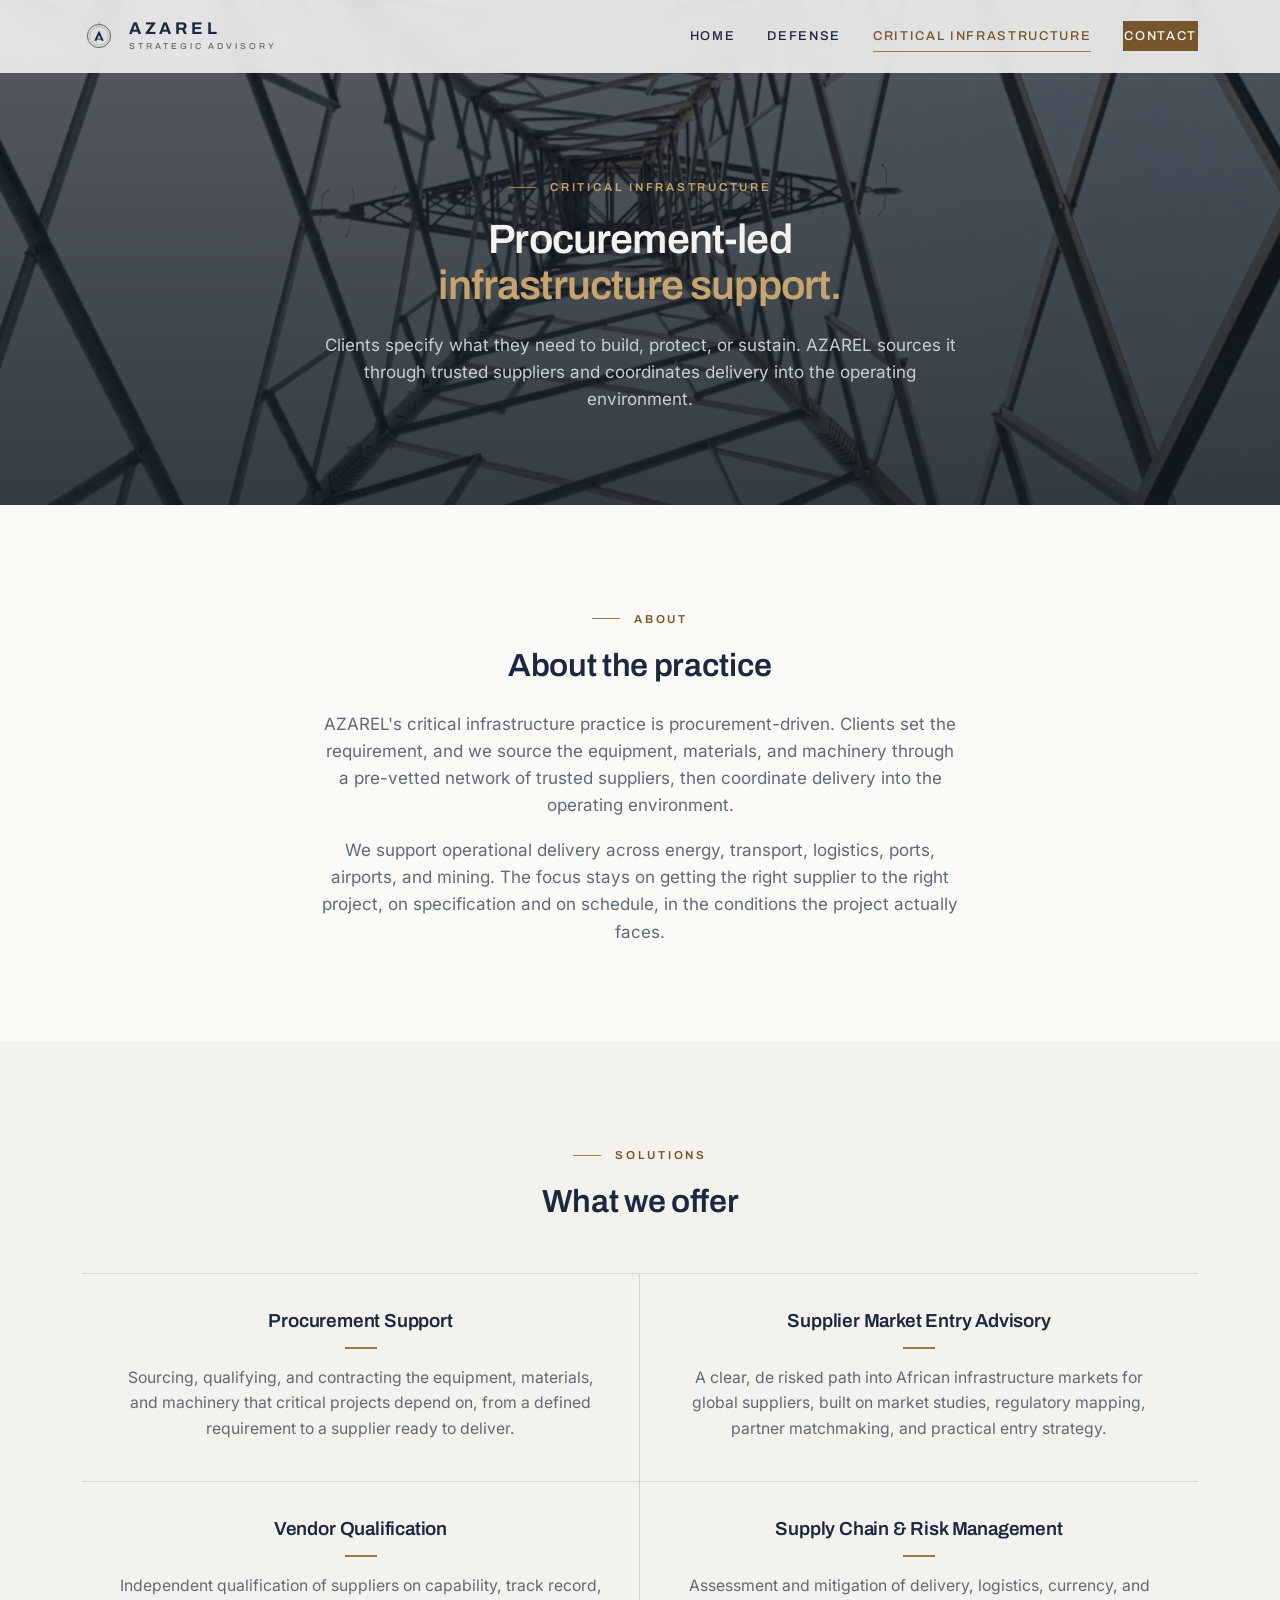
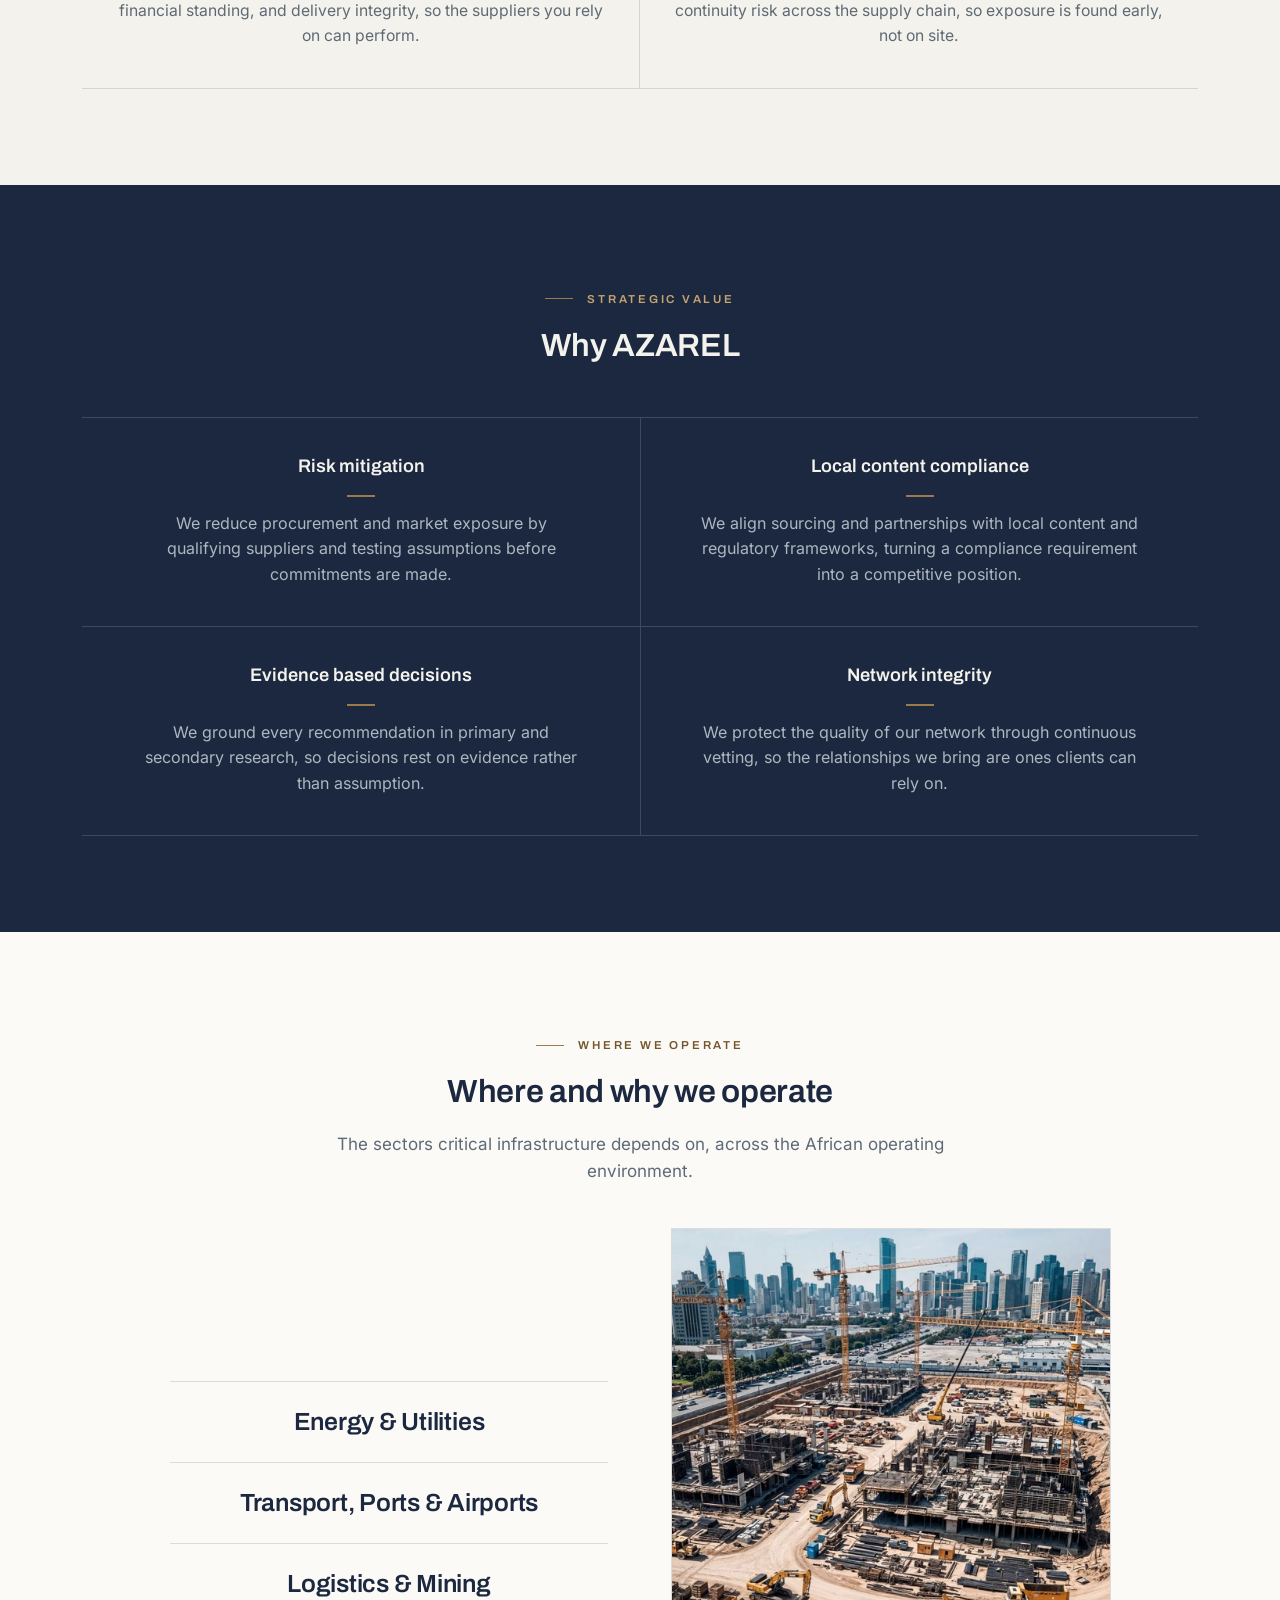
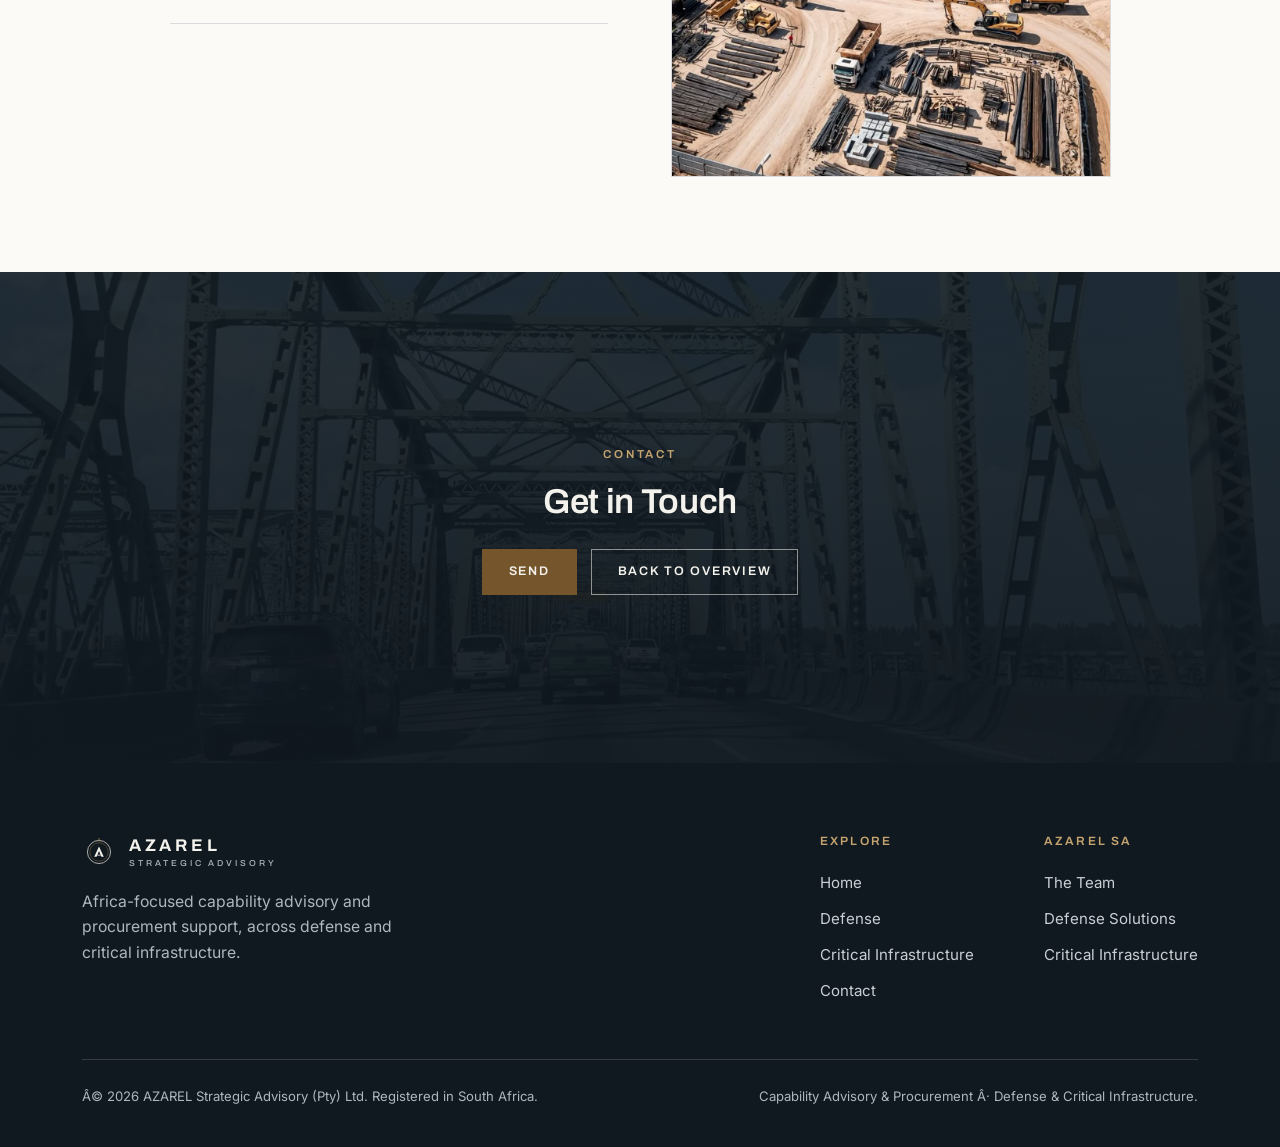
==== commit 6123ef23: "Correct remaining contrast on dark section labels and footer branding" ====
--- a/critical-infrastructure.html
+++ b/critical-infrastructure.html
@@ -21,7 +21,7 @@
 <link rel="preload" as="image" href="assets/images/ci-tower-poster.webp" imagesrcset="assets/images/ci-tower-poster-900.webp 900w, assets/images/ci-tower-poster.webp 1600w" imagesizes="100vw" fetchpriority="high">
 <link rel="preload" as="font" href="assets/fonts/archivo-latin-v1.woff2" type="font/woff2" crossorigin>
 <link rel="preload" as="font" href="assets/fonts/inter-latin-v1.woff2" type="font/woff2" crossorigin>
-<link rel="stylesheet" href="assets/css/site.css?v=seo-1">
+<link rel="stylesheet" href="assets/css/site.css?v=seo-2">
 </head>
 <body>
 
@@ -175,8 +175,8 @@
       </div>
     </div>
     <div class="foot-bot">
-      <p>© <span data-year></span> AZAREL Strategic Advisory (Pty) Ltd. Registered in South Africa.</p>
-      <p>Capability Advisory &amp; Procurement · Defense &amp; Critical Infrastructure.</p>
+      <p>Â© <span data-year></span> AZAREL Strategic Advisory (Pty) Ltd. Registered in South Africa.</p>
+      <p>Capability Advisory &amp; Procurement Â· Defense &amp; Critical Infrastructure.</p>
     </div>
   </div>
 </footer>
--- a/assets/css/site.css
+++ b/assets/css/site.css
@@ -83,6 +83,7 @@
 .sec-head{max-width:760px;margin-left:auto;margin-right:auto;text-align:center}
 .sec-head h2{font-size:clamp(1.5rem,2.5vw,2.1rem);margin-top:20px;color:var(--navy)}
 .sec-head.on-dark h2{color:var(--bone)}
+.sec-head.on-dark .eyebrow{color:var(--brass-light)}
 .sec-head p{margin:20px auto 0;font-size:1.06rem;color:var(--steel);max-width:62ch}
 
 /* PROSE (overview / about) */
@@ -191,6 +192,7 @@
 .foot-brand{max-width:34ch}
 .foot-brand .brand{margin-bottom:20px}
 .foot-brand .brand .name{color:var(--bone)}
+.foot-brand .brand .sub{color:#AEB7C0}
 .foot-brand p{color:#AEB7C0;font-size:.98rem}
 .foot-nav{display:flex;gap:70px}
 .foot-col h3{font-family:var(--display);font-weight:600;font-size:.75rem;letter-spacing:.18em;text-transform:uppercase;color:var(--brass-light);margin-bottom:16px}
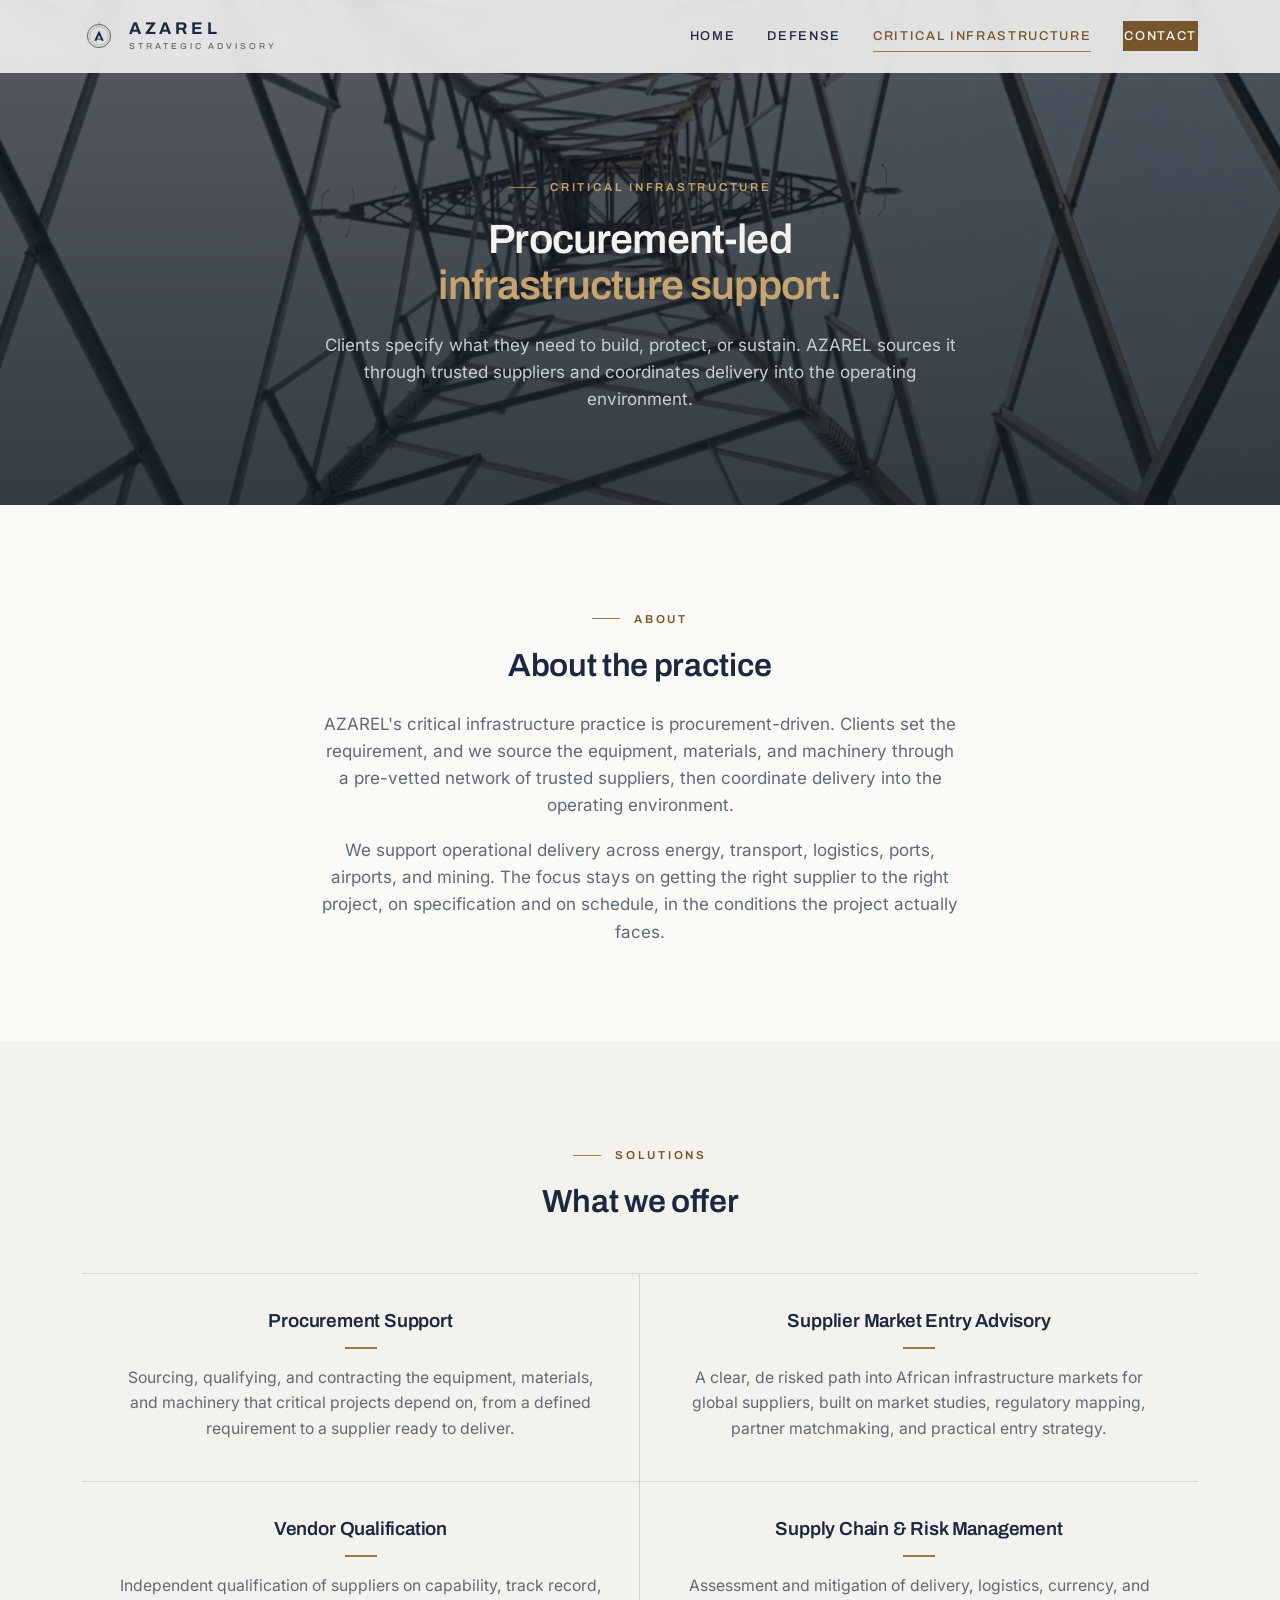
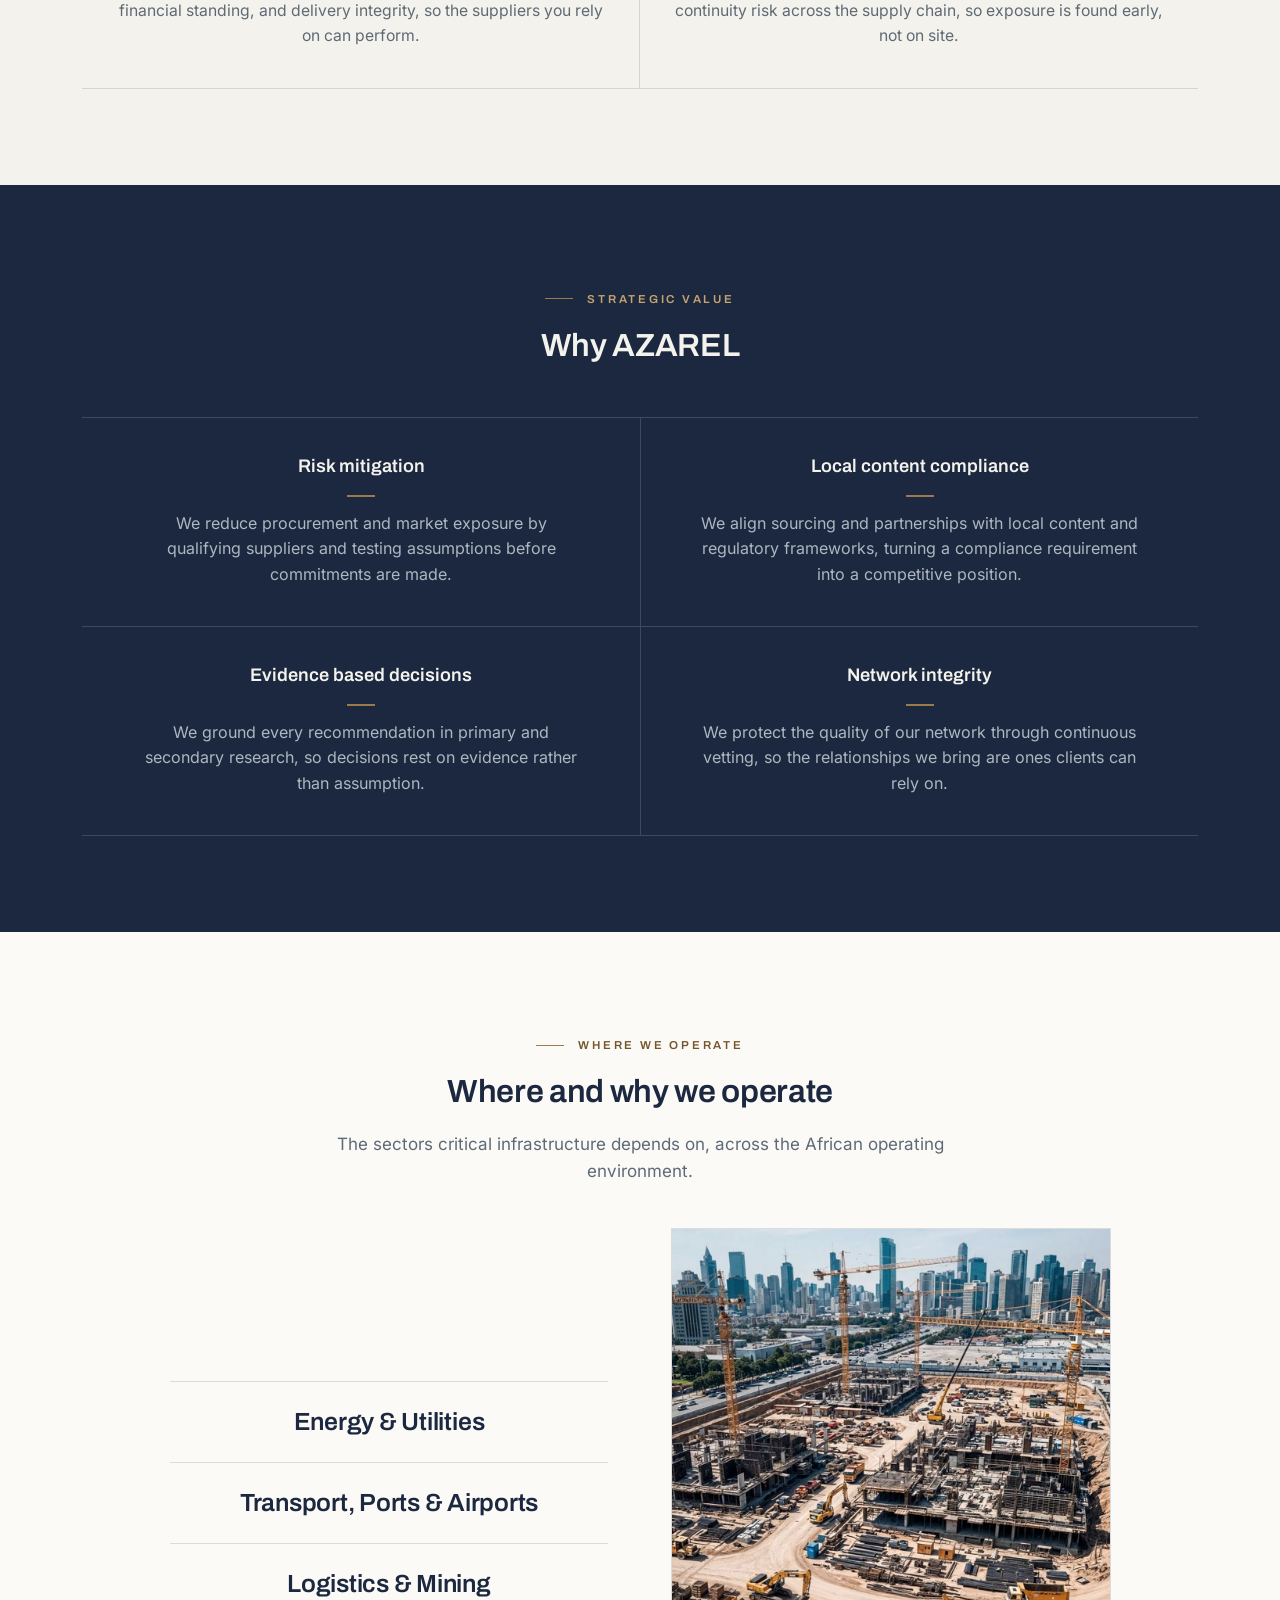
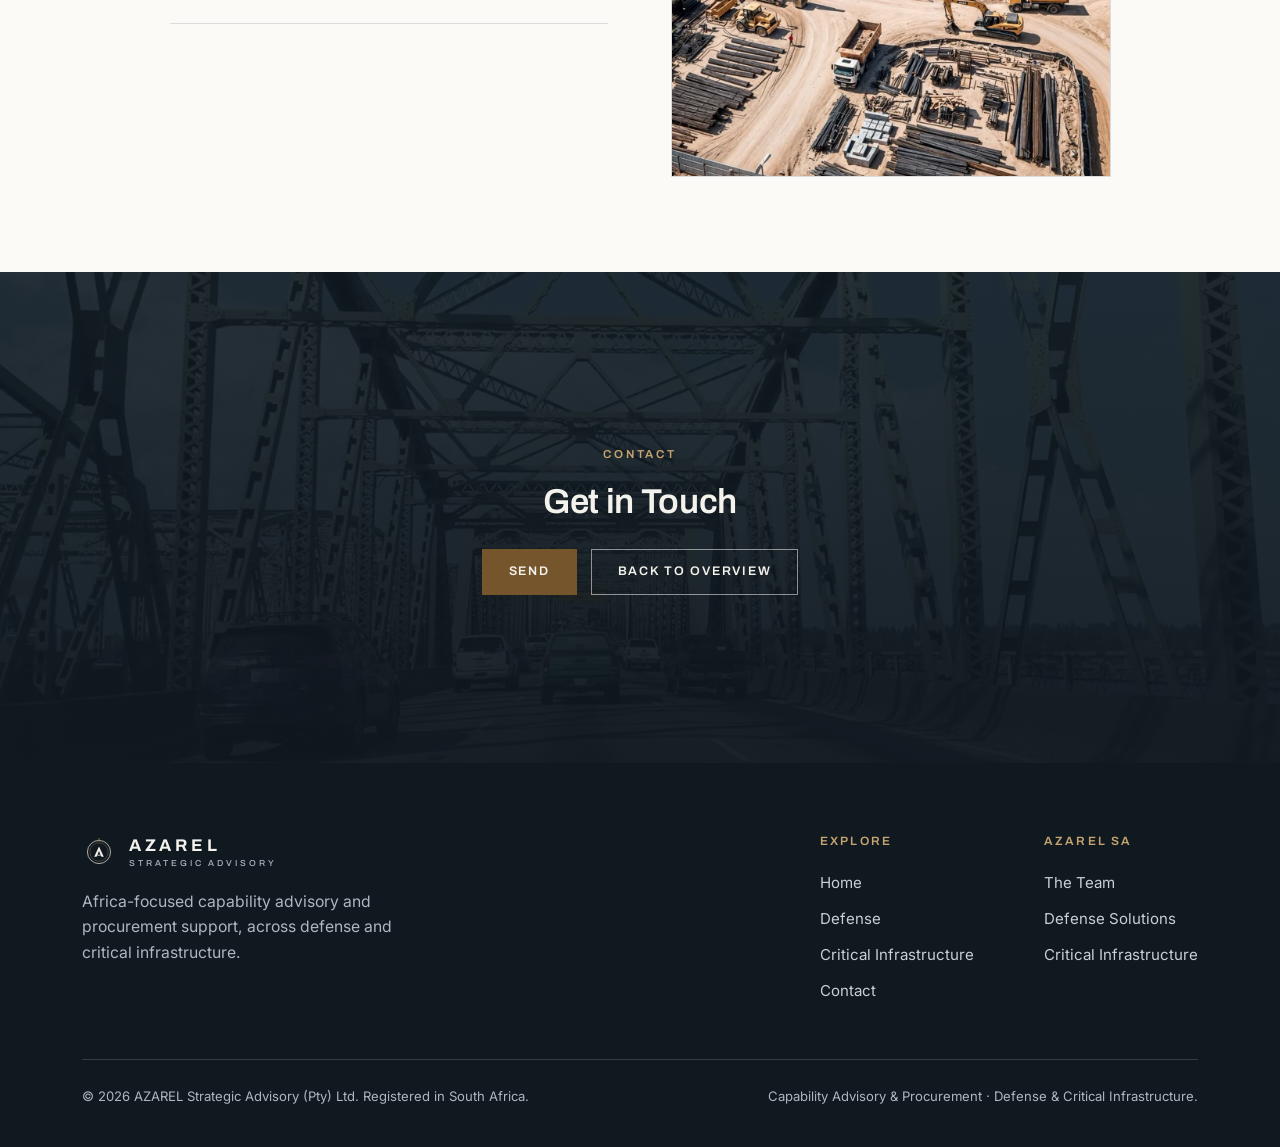
==== commit 97184345: "Preserve UTF-8 punctuation in the SEO page update" ====
--- a/critical-infrastructure.html
+++ b/critical-infrastructure.html
@@ -175,8 +175,8 @@
       </div>
     </div>
     <div class="foot-bot">
-      <p>Â© <span data-year></span> AZAREL Strategic Advisory (Pty) Ltd. Registered in South Africa.</p>
-      <p>Capability Advisory &amp; Procurement Â· Defense &amp; Critical Infrastructure.</p>
+      <p>© <span data-year></span> AZAREL Strategic Advisory (Pty) Ltd. Registered in South Africa.</p>
+      <p>Capability Advisory &amp; Procurement · Defense &amp; Critical Infrastructure.</p>
     </div>
   </div>
 </footer>
